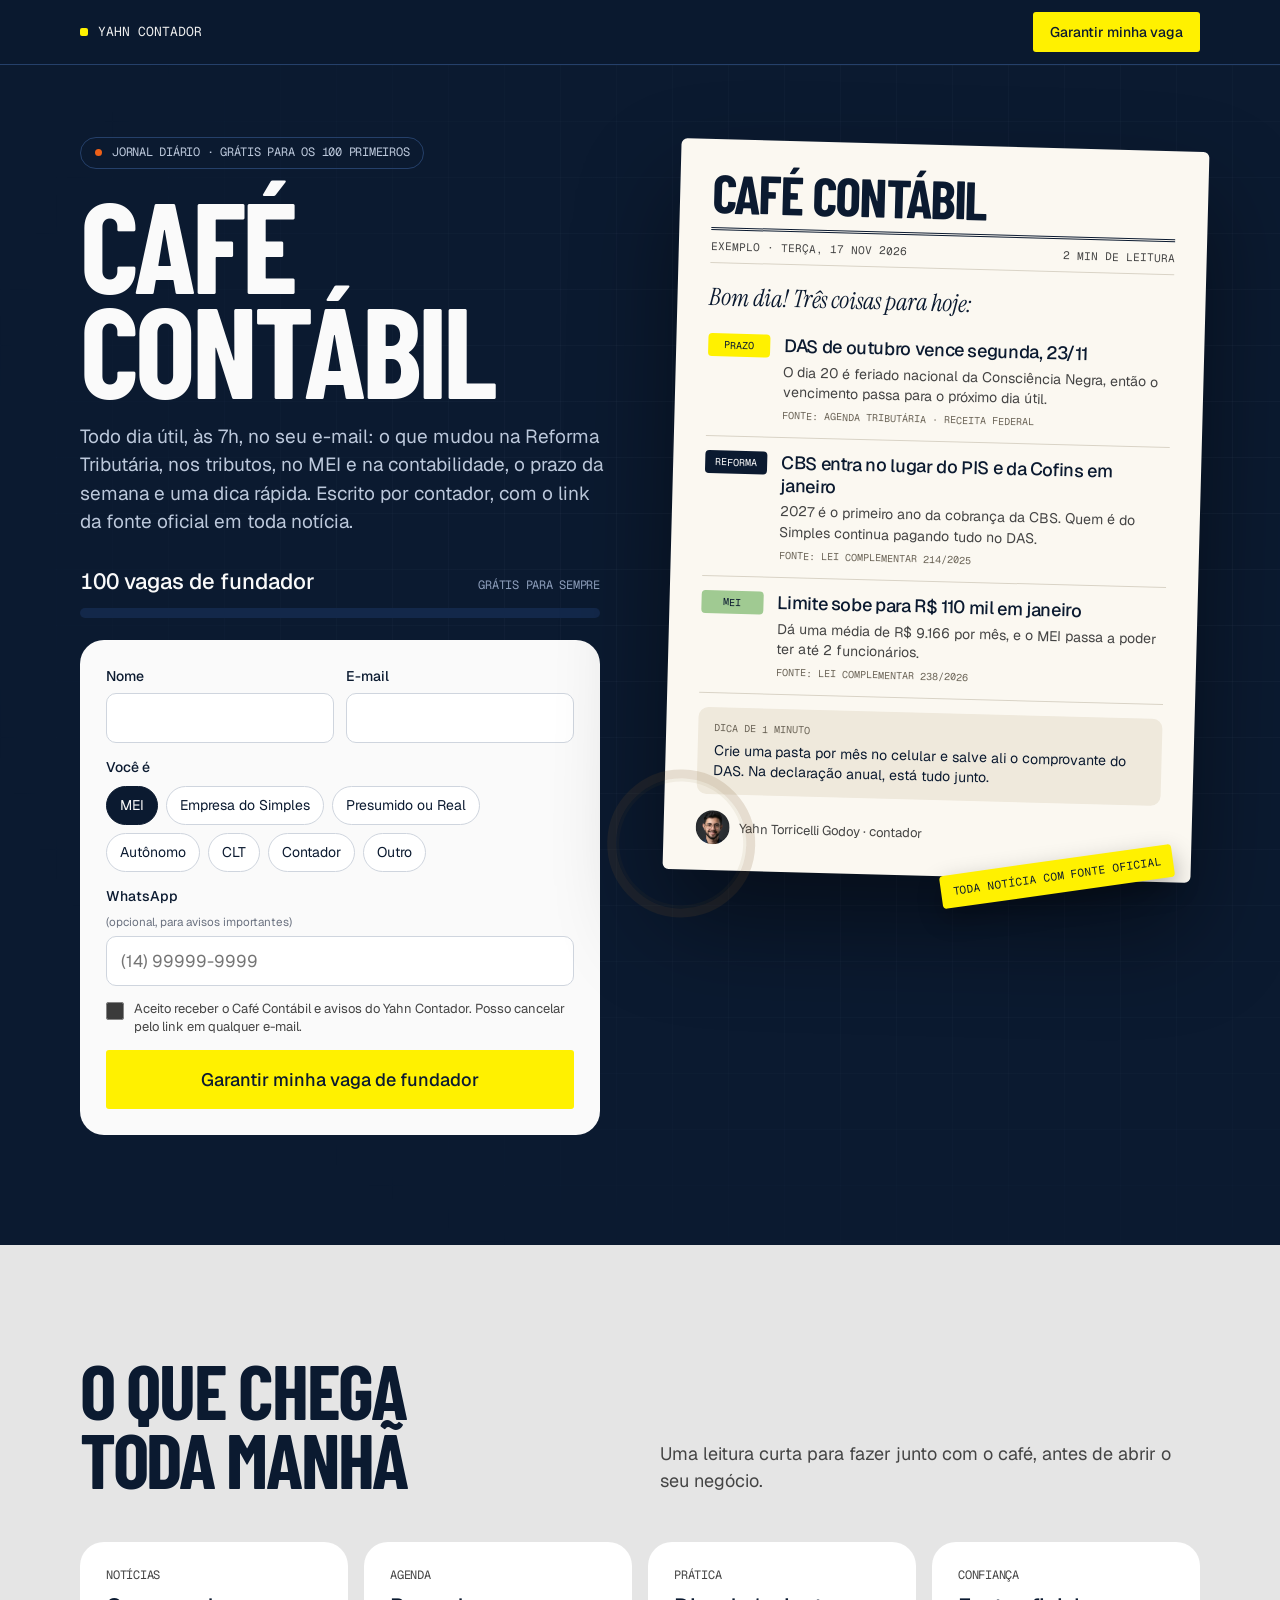
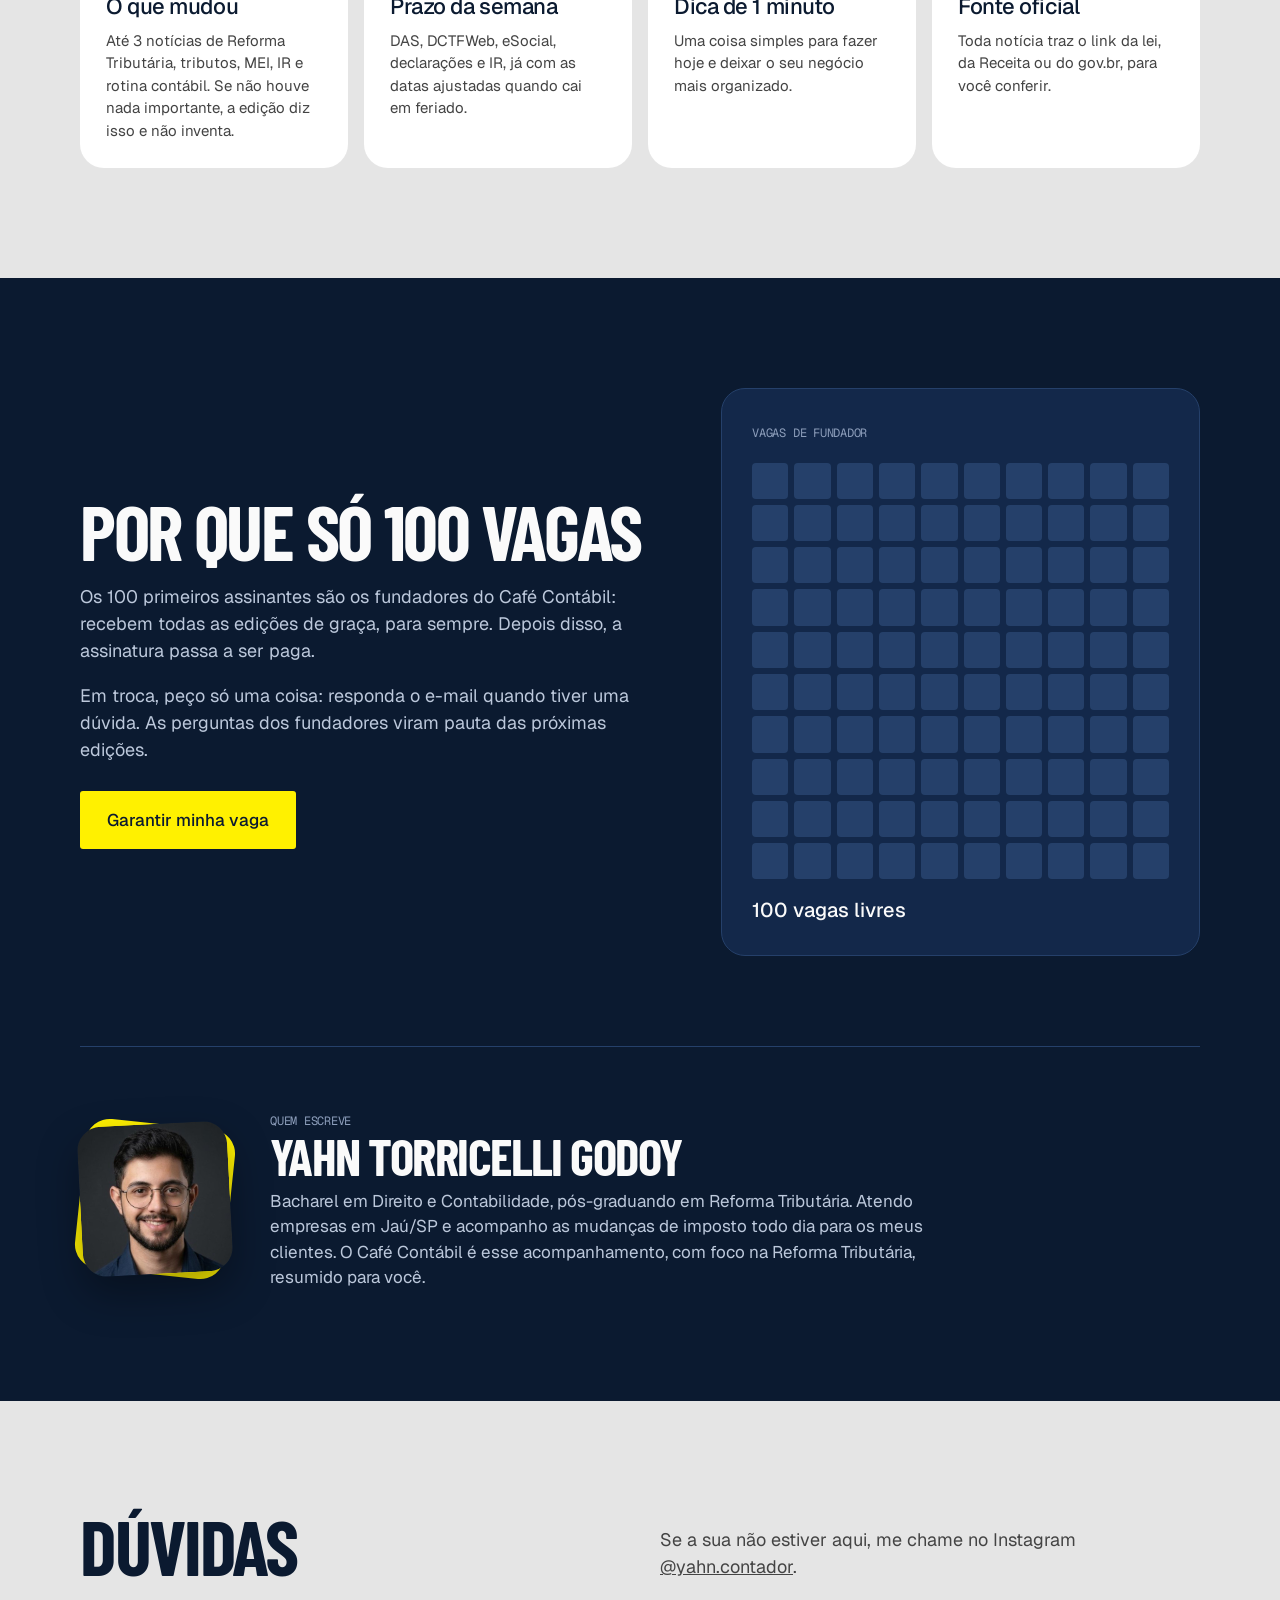
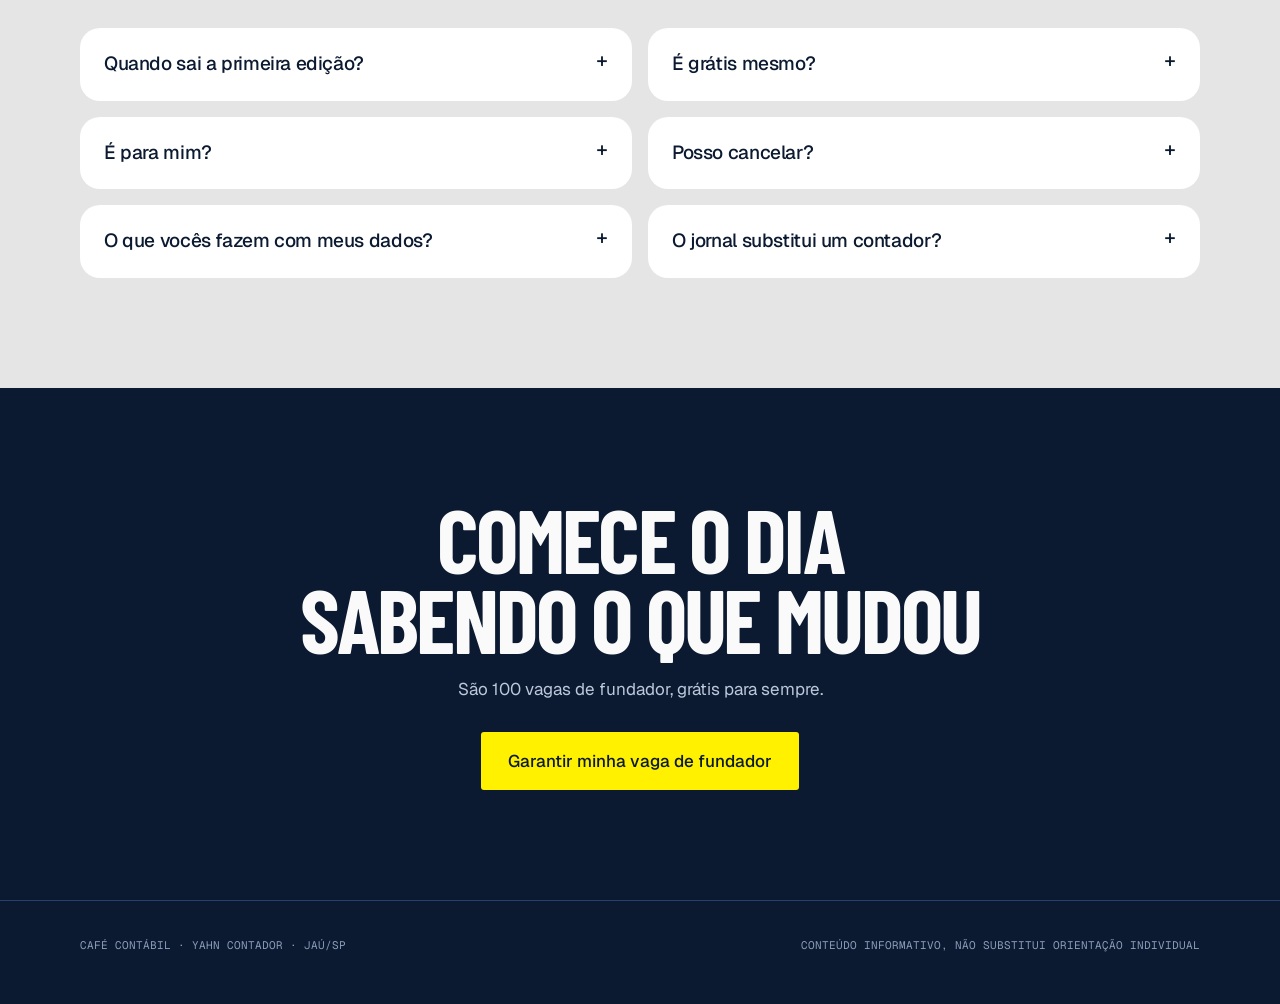
==== cafe/index.html @ 773b2624 "Corrige imagens esticadas no celular Co-Authored-By: Claude Opus 5.5 <noreply@anthropic.com> Claude-" ====
<!DOCTYPE html>
<html lang="pt-BR">
<head>
<meta charset="utf-8">
<meta name="viewport" content="width=device-width, initial-scale=1">
<title>Café Contábil · o jornal diário do Yahn Contador</title>
<meta name="description" content="Reforma Tributária, tributos, MEI e contabilidade em 2 minutos, todo dia útil às 7h. Grátis para sempre para os 100 primeiros assinantes.">
<meta name="theme-color" content="#0B1A30">
<link rel="preconnect" href="https://fonts.googleapis.com">
<link rel="preconnect" href="https://fonts.gstatic.com" crossorigin>
<link href="https://fonts.googleapis.com/css2?family=Barlow+Condensed:wght@700&family=Geist:wght@400;500&family=Geist+Mono:wght@400&family=Instrument+Serif:ital@0;1&display=swap" rel="stylesheet">
<style>
:root{
  --canvas:#0B1A30; --lift:#13284A; --stroke:#25406A; --graphite:#3A5682; --muted:#8C9DBA; --stone:#BCC8DB;
  --bone:#EEEEEE; --chalk:#FAFAFA; --light:#E5E5E5; --card:#FFFFFF; --mist:#F3F3F3; --slate:#444444;
  --act:#FFF100; --mint:#D1FFCA; --green:#A0CA92; --orange:#EE6018; --paper:#FBF8F1;
  --display:"Barlow Condensed","Arial Narrow",Impact,sans-serif;
  --body:"Geist",Inter,system-ui,-apple-system,"Segoe UI",sans-serif;
  --mono:"Geist Mono",ui-monospace,Menlo,monospace;
  --serif:"Instrument Serif",Georgia,serif;
  --ease:cubic-bezier(.4,0,.2,1);
  color-scheme:dark;
}
*{box-sizing:border-box;margin:0;padding:0}
html{scroll-behavior:smooth}
body{background:var(--canvas);color:var(--bone);font-family:var(--body);font-size:17px;line-height:1.5;-webkit-font-smoothing:antialiased}
a{color:inherit}
img{max-width:100%;height:auto;display:block}
:focus-visible{outline:2px solid var(--act);outline-offset:3px;border-radius:4px}
.wrap{width:min(1120px,100% - 40px);margin-inline:auto}
.disp{font-family:var(--display);font-weight:700;text-transform:uppercase;line-height:.9;letter-spacing:-.03em;text-wrap:balance}
.mono{font-family:var(--mono);font-size:12px;line-height:1.3;letter-spacing:-.02em;text-transform:uppercase}
.serif{font-family:var(--serif);font-style:italic;font-weight:400}
.btn{display:inline-flex;align-items:center;justify-content:center;gap:10px;font:500 17px var(--body);text-decoration:none;padding:17px 26px;border-radius:3px;border:1px solid transparent;cursor:pointer;transition:background .18s var(--ease),border-color .18s var(--ease)}
.btn-act{background:var(--act);color:var(--canvas)}
.btn-act:hover{background:#fff766}
.btn-line{border-color:var(--stroke);color:var(--bone)}
.btn-line:hover{border-color:var(--bone)}
.light{background:var(--light);color:var(--canvas)}
.band{padding:110px 0}
.pulse{width:7px;height:7px;border-radius:50%;background:var(--orange);display:inline-block;animation:pulse 2s infinite}
@keyframes pulse{0%{box-shadow:0 0 0 0 rgba(238,96,24,.6)}70%{box-shadow:0 0 0 8px rgba(238,96,24,0)}100%{box-shadow:0 0 0 0 rgba(238,96,24,0)}}

.top{position:sticky;top:0;z-index:30;background:rgba(11,26,48,.9);backdrop-filter:blur(12px);border-bottom:1px solid var(--stroke)}
.top .wrap{display:flex;justify-content:space-between;align-items:center;height:64px;gap:16px}
.word{display:flex;align-items:center;gap:10px;text-decoration:none;font-family:var(--mono);font-size:13px;text-transform:uppercase}
.word i{width:8px;height:8px;background:var(--act);border-radius:2px}
.top .btn{padding:10px 16px;font-size:14px}

/* herói */
.hero{position:relative;overflow:hidden;padding:72px 0 110px}
.hero::before{content:"";position:absolute;inset:0;pointer-events:none;background-image:linear-gradient(rgba(140,157,186,.08) 1px,transparent 1px),linear-gradient(90deg,rgba(140,157,186,.08) 1px,transparent 1px);background-size:56px 56px;-webkit-mask-image:radial-gradient(80% 70% at 75% 40%,#000,transparent);mask-image:radial-gradient(80% 70% at 75% 40%,#000,transparent)}
.hero>.wrap{position:relative}
.hero-in{display:grid;grid-template-columns:1fr 1fr;gap:64px;align-items:start}
.kick{display:inline-flex;align-items:center;gap:10px;border:1px solid var(--stroke);border-radius:999px;padding:7px 14px;color:var(--stone)}
.hero h1{font-size:clamp(76px,10vw,150px);color:var(--chalk);margin-top:22px;line-height:.82}
.news article{grid-template-columns:72px 1fr}
.hero .sub{font-size:clamp(28px,3vw,38px);color:var(--act);margin-top:12px;line-height:1.1}
.hero .lead{color:var(--stone);font-size:19px;max-width:30em;margin:22px 0 28px}

.vagas{display:grid;gap:10px;margin-bottom:22px;max-width:520px}
.vagas .row{display:flex;justify-content:space-between;align-items:baseline;gap:12px}
.vagas b{font-weight:500;font-size:22px;color:var(--chalk);font-variant-numeric:tabular-nums}
.vagas .mono{color:var(--muted)}
.bar{height:10px;border-radius:5px;background:var(--lift);overflow:hidden}
.bar i{display:block;height:100%;width:0;background:var(--act);border-radius:5px;transition:width .8s var(--ease)}

/* formulário */
.form{background:var(--chalk);color:var(--canvas);border-radius:24px;padding:26px;max-width:520px;display:grid;gap:14px}
.form label{display:grid;gap:6px;font-size:14px;font-weight:500}
.form label small{font-weight:400;color:#6b7280}
.form input[type=text],.form input[type=email],.form input[type=tel]{font:400 17px var(--body);color:var(--canvas);background:#fff;border:1px solid #cfd5de;border-radius:10px;padding:13px 14px;width:100%}
.form input:focus{outline:2px solid var(--canvas);outline-offset:1px;border-color:var(--canvas)}
.two{display:grid;grid-template-columns:1fr 1fr;gap:12px}
fieldset{border:0;display:grid;gap:8px}
legend{font-size:14px;font-weight:500;margin-bottom:8px}
.chips{display:flex;flex-wrap:wrap;gap:8px}
.chips label{display:block;cursor:pointer}
.chips input{position:absolute;opacity:0;pointer-events:none}
.chips span{display:block;font-size:14px;font-weight:400;padding:8px 13px;border:1px solid #cfd5de;border-radius:999px;background:#fff;transition:background .15s var(--ease),border-color .15s var(--ease)}
.chips input:checked+span{background:var(--canvas);color:var(--chalk);border-color:var(--canvas)}
.chips input:focus-visible+span{outline:2px solid var(--canvas);outline-offset:2px}
.form label.ok{display:flex;gap:10px;align-items:flex-start;font-weight:400;font-size:13px;color:var(--slate);line-height:1.4;cursor:pointer}
.form label.ok input{margin-top:2px;width:18px;height:18px;accent-color:var(--canvas);flex:none}
.form .btn{width:100%;font-size:18px}
.err{font-size:14px;color:#b42318}
.err:empty{display:none}
.done{display:none}
.form.sent>*{display:none}
.form.sent .done{display:block}
.done .tick{width:52px;height:52px;border-radius:50%;background:var(--green);display:grid;place-items:center;margin-bottom:14px}
.done .tick::after{content:"";width:20px;height:11px;border-left:4px solid var(--canvas);border-bottom:4px solid var(--canvas);transform:translateY(-3px) rotate(-45deg)}
.done h3{font-size:44px;margin:8px 0 10px}
.done p{color:var(--slate);font-size:16px}
.done .mono{color:var(--slate)}

/* edição de exemplo */
.ed-wrap{position:relative;padding-top:8px}
.edition{position:relative;background:var(--paper);color:var(--canvas);border-radius:6px;padding:30px 32px 26px;box-shadow:0 50px 100px rgba(0,0,0,.45);transform:rotate(1.5deg)}
.edition::after{content:"";position:absolute;left:-56px;bottom:-48px;width:130px;height:130px;border-radius:50%;border:9px solid rgba(120,82,40,.16);box-shadow:inset 0 0 0 3px rgba(120,82,40,.07);pointer-events:none}
.mast{border-bottom:3px double var(--canvas);padding-bottom:12px}
.mast .disp{font-size:54px;line-height:.85;display:block}
.mast .mono{color:var(--slate);text-align:right;font-size:11px}
.meta{display:flex;flex-wrap:wrap;gap:4px 12px;justify-content:space-between;font-family:var(--mono);font-size:11px;text-transform:uppercase;color:var(--slate);padding:8px 0;border-bottom:1px solid #d9d3c6}
.edition .hi{font-family:var(--serif);font-style:italic;font-size:24px;margin:16px 0 4px}
.news{display:grid}
.news article{padding:14px 0;border-bottom:1px solid #d9d3c6;display:grid;grid-template-columns:62px 1fr;gap:14px}
.news .tag{font-family:var(--mono);font-size:10px;text-transform:uppercase;background:var(--canvas);color:var(--chalk);border-radius:4px;padding:4px 6px;height:max-content;text-align:center}
.news .tag.y{background:var(--act);color:var(--canvas)}
.news .tag.g{background:var(--green);color:var(--canvas)}
.news h4{font-weight:500;font-size:18px;letter-spacing:-.02em;line-height:1.25}
.news p{font-size:14px;color:var(--slate);margin-top:4px;line-height:1.45}
.news .src{display:block;font-family:var(--mono);font-size:10px;text-transform:uppercase;color:#6b6457;margin-top:6px}
.tip{margin-top:14px;background:#efe9dc;border-radius:10px;padding:14px 16px;font-size:14px;line-height:1.45}
.tip b{display:block;font-family:var(--mono);font-size:10px;text-transform:uppercase;font-weight:400;color:#6b6457;margin-bottom:4px}
.sign{display:flex;align-items:center;gap:10px;margin-top:16px;font-size:13px;color:var(--slate)}
.sign img{width:34px;height:34px;border-radius:50%;object-fit:cover}
.stamp{position:absolute;right:26px;bottom:-16px;transform:rotate(-8deg);background:var(--act);color:var(--canvas);font-family:var(--mono);font-size:11px;text-transform:uppercase;padding:8px 12px;border-radius:4px;box-shadow:0 10px 24px rgba(0,0,0,.3)}

/* seções */
.head{display:grid;grid-template-columns:1fr 1fr;gap:40px;align-items:end;margin-bottom:48px}
.head h2{font-size:clamp(46px,6vw,84px)}
.head p{color:var(--slate);font-size:18px;max-width:30em}
.parts{display:grid;grid-template-columns:repeat(4,1fr);gap:16px}
.parts>div{background:var(--card);border-radius:24px;padding:26px;display:flex;flex-direction:column;gap:10px}
.parts h3{font-weight:500;font-size:22px;letter-spacing:-.02em;line-height:1.2}
.parts p{color:var(--slate);font-size:15px}
.parts .mono{color:var(--slate)}

.why{display:grid;grid-template-columns:1.1fr .9fr;gap:56px;align-items:center}
.why h2{font-size:clamp(46px,6vw,84px);color:var(--chalk)}
.why p{color:var(--stone);font-size:18px;margin-top:18px;max-width:32em}
.seat{background:var(--lift);border:1px solid var(--stroke);border-radius:24px;padding:30px}
.seat .grid{display:grid;grid-template-columns:repeat(10,1fr);gap:6px;margin:18px 0 16px}
.seat .grid i{aspect-ratio:1;border-radius:4px;background:var(--stroke)}
.seat .grid i.on{background:var(--act)}
.seat .mono{color:var(--muted)}
.seat b{font-weight:500;color:var(--chalk);font-size:20px}

.author{display:grid;grid-template-columns:auto 1fr;gap:40px;align-items:center;margin-top:90px;padding-top:60px;border-top:1px solid var(--stroke)}
.avatar{width:150px;height:150px;border-radius:24px;position:relative}
.avatar::before{content:"";position:absolute;inset:0;background:var(--act);border-radius:inherit;transform:rotate(6deg)}
.avatar img{position:relative;width:100%;height:100%;object-fit:cover;border-radius:inherit;transform:rotate(-3deg);box-shadow:0 18px 40px rgba(0,0,0,.35)}
.author h3{font-size:clamp(36px,4vw,56px);color:var(--chalk)}
.author p{color:var(--stone);margin-top:10px;max-width:40em}

.faq{display:grid;grid-template-columns:1fr 1fr;gap:16px}
details{background:var(--card);border-radius:20px;padding:22px 24px}
summary{cursor:pointer;font-weight:500;font-size:19px;letter-spacing:-.02em;list-style:none;display:flex;justify-content:space-between;gap:16px}
summary::after{content:"+";font-family:var(--mono);font-size:20px;line-height:1}
details[open] summary::after{content:"−"}
details p{color:var(--slate);margin-top:10px;font-size:16px}

.end{text-align:center}
.end h2{font-size:clamp(52px,7vw,110px);color:var(--chalk);max-width:12em;margin:0 auto}
.end p{color:var(--stone);margin:18px auto 30px;max-width:34em}

footer{border-top:1px solid var(--stroke);padding:36px 0 50px;font-family:var(--mono);font-size:11px;text-transform:uppercase;color:var(--muted)}
footer .wrap{display:flex;justify-content:space-between;flex-wrap:wrap;gap:12px}

@media (max-width:980px){.hero-in,.why,.head{grid-template-columns:1fr}.hero-in{gap:56px}.parts{grid-template-columns:1fr 1fr}.edition{transform:none}.stamp{right:16px}}
@media (max-width:640px){.band{padding:76px 0}.hero{padding:44px 0 76px}.two,.faq,.parts{grid-template-columns:1fr}.edition{padding:24px 20px}.edition::after{display:none}.mast .disp{font-size:42px}.news article{grid-template-columns:1fr;gap:8px}.news .tag{width:max-content}.author{grid-template-columns:1fr;gap:28px}.avatar{width:110px;height:110px}.top .btn{padding:9px 12px;font-size:13px}}
@media (prefers-reduced-motion:reduce){*{animation:none!important;transition:none!important;scroll-behavior:auto!important}}
</style>
</head>
<body>

<header class="top"><div class="wrap">
  <a class="word" href="https://ytorricelli-lab.github.io/hub-yahn-contador/"><i></i>Yahn Contador</a>
  <a class="btn btn-act" href="#assinar">Garantir minha vaga</a>
</div></header>

<main>
<section class="hero">
  <div class="wrap hero-in">
    <div>
      <span class="kick mono"><span class="pulse"></span>Jornal diário · grátis para os 100 primeiros</span>
      <h1 class="disp">Café<br>Contábil</h1>
      <p class="lead">Todo dia útil, às 7h, no seu e-mail: o que mudou na Reforma Tributária, nos tributos, no MEI e na contabilidade, o prazo da semana e uma dica rápida. Escrito por contador, com o link da fonte oficial em toda notícia.</p>

      <div class="vagas" aria-live="polite">
        <div class="row"><b id="v-txt">100 vagas de fundador</b><span class="mono" id="v-sub">grátis para sempre</span></div>
        <div class="bar"><i id="v-bar"></i></div>
      </div>

      <form class="form" id="assinar" novalidate>
        <div class="two">
          <label>Nome<input type="text" name="nome" autocomplete="name" required maxlength="120"></label>
          <label>E-mail<input type="email" name="email" autocomplete="email" required maxlength="160"></label>
        </div>
        <fieldset>
          <legend>Você é</legend>
          <div class="chips">
            <label><input type="radio" name="perfil" value="mei" checked><span>MEI</span></label>
            <label><input type="radio" name="perfil" value="simples"><span>Empresa do Simples</span></label>
            <label><input type="radio" name="perfil" value="empresa"><span>Presumido ou Real</span></label>
            <label><input type="radio" name="perfil" value="autonomo"><span>Autônomo</span></label>
            <label><input type="radio" name="perfil" value="clt"><span>CLT</span></label>
            <label><input type="radio" name="perfil" value="contador"><span>Contador</span></label>
            <label><input type="radio" name="perfil" value="outro"><span>Outro</span></label>
          </div>
        </fieldset>
        <label>WhatsApp <small>(opcional, para avisos importantes)</small><input type="tel" name="whatsapp" autocomplete="tel" inputmode="tel" placeholder="(14) 99999-9999" maxlength="20"></label>
        <label class="ok"><input type="checkbox" name="ok" required>Aceito receber o Café Contábil e avisos do Yahn Contador. Posso cancelar pelo link em qualquer e-mail.</label>
        <p class="err" role="alert"></p>
        <button class="btn btn-act" type="submit">Garantir minha vaga de fundador</button>
        <div class="done">
          <div class="tick"></div>
          <span class="mono" id="d-k">Vaga garantida</span>
          <h3 class="disp" id="d-t">Bem-vindo!</h3>
          <p id="d-p">A primeira edição chega no seu e-mail no dia do lançamento. Enquanto isso, me siga no Instagram para não perder nada.</p>
          <a class="btn btn-line" style="margin-top:18px;border-color:#cfd5de;color:var(--canvas)" href="https://instagram.com/yahn.contador">Seguir @yahn.contador</a>
        </div>
      </form>
    </div>

    <div class="ed-wrap" aria-label="Exemplo de uma edição do Café Contábil">
      <div class="edition">
        <div class="mast"><span class="disp">Café Contábil</span></div>
        <div class="meta"><span>Exemplo · terça, 17 nov 2026</span><span>2 min de leitura</span></div>
        <p class="hi">Bom dia! Três coisas para hoje:</p>
        <div class="news">
          <article><span class="tag y">Prazo</span><div><h4>DAS de outubro vence segunda, 23/11</h4><p>O dia 20 é feriado nacional da Consciência Negra, então o vencimento passa para o próximo dia útil.</p><span class="src">Fonte: Agenda Tributária · Receita Federal</span></div></article>
          <article><span class="tag">Reforma</span><div><h4>CBS entra no lugar do PIS e da Cofins em janeiro</h4><p>2027 é o primeiro ano da cobrança da CBS. Quem é do Simples continua pagando tudo no DAS.</p><span class="src">Fonte: Lei Complementar 214/2025</span></div></article>
          <article><span class="tag g">MEI</span><div><h4>Limite sobe para R$ 110 mil em janeiro</h4><p>Dá uma média de R$ 9.166 por mês, e o MEI passa a poder ter até 2 funcionários.</p><span class="src">Fonte: Lei Complementar 238/2026</span></div></article>
        </div>
        <div class="tip"><b>Dica de 1 minuto</b>Crie uma pasta por mês no celular e salve ali o comprovante do DAS. Na declaração anual, está tudo junto.</div>
        <div class="sign"><img src="../img/yahn.jpg" alt="" width="34" height="34">Yahn Torricelli Godoy · contador</div>
      </div>
      <span class="stamp">Toda notícia com fonte oficial</span>
    </div>
  </div>
</section>

<section class="band light">
  <div class="wrap">
    <div class="head"><h2 class="disp">O que chega toda manhã</h2><p>Uma leitura curta para fazer junto com o café, antes de abrir o seu negócio.</p></div>
    <div class="parts">
      <div><span class="mono">Notícias</span><h3>O que mudou</h3><p>Até 3 notícias de Reforma Tributária, tributos, MEI, IR e rotina contábil. Se não houve nada importante, a edição diz isso e não inventa.</p></div>
      <div><span class="mono">Agenda</span><h3>Prazo da semana</h3><p>DAS, DCTFWeb, eSocial, declarações e IR, já com as datas ajustadas quando cai em feriado.</p></div>
      <div><span class="mono">Prática</span><h3>Dica de 1 minuto</h3><p>Uma coisa simples para fazer hoje e deixar o seu negócio mais organizado.</p></div>
      <div><span class="mono">Confiança</span><h3>Fonte oficial</h3><p>Toda notícia traz o link da lei, da Receita ou do gov.br, para você conferir.</p></div>
    </div>
  </div>
</section>

<section class="band">
  <div class="wrap">
    <div class="why">
      <div>
        <h2 class="disp">Por que só 100 vagas</h2>
        <p>Os 100 primeiros assinantes são os fundadores do Café Contábil: recebem todas as edições de graça, para sempre. Depois disso, a assinatura passa a ser paga.</p>
        <p>Em troca, peço só uma coisa: responda o e-mail quando tiver uma dúvida. As perguntas dos fundadores viram pauta das próximas edições.</p>
        <a class="btn btn-act" href="#assinar" style="margin-top:28px">Garantir minha vaga</a>
      </div>
      <div class="seat" aria-hidden="true">
        <span class="mono">Vagas de fundador</span>
        <div class="grid" id="seats"></div>
        <b id="s-txt">100 vagas livres</b>
      </div>
    </div>

    <div class="author">
      <div class="avatar"><img src="../img/yahn.jpg" alt="Yahn Torricelli Godoy" width="400" height="400" loading="lazy"></div>
      <div>
        <span class="mono" style="color:var(--muted)">Quem escreve</span>
        <h3 class="disp">Yahn Torricelli Godoy</h3>
        <p>Bacharel em Direito e Contabilidade, pós-graduando em Reforma Tributária. Atendo empresas em Jaú/SP e acompanho as mudanças de imposto todo dia para os meus clientes. O Café Contábil é esse acompanhamento, com foco na Reforma Tributária, resumido para você.</p>
      </div>
    </div>
  </div>
</section>

<section class="band light">
  <div class="wrap">
    <div class="head"><h2 class="disp">Dúvidas</h2><p>Se a sua não estiver aqui, me chame no Instagram <a href="https://instagram.com/yahn.contador">@yahn.contador</a>.</p></div>
    <div class="faq">
      <details><summary>Quando sai a primeira edição?</summary><p>Em breve. Você recebe um e-mail no dia do lançamento, e a partir daí o Café Contábil chega todo dia útil às 7h.</p></details>
      <details><summary>É grátis mesmo?</summary><p>Para os 100 primeiros, sim, e para sempre. Quem entrar depois vai pagar uma assinatura, que ainda vou anunciar.</p></details>
      <details><summary>É para mim?</summary><p>É para quem tem empresa ou é MEI, para autônomos, para quem trabalha com contabilidade e para quem quer acompanhar a Reforma Tributária sem juridiquês.</p></details>
      <details><summary>Posso cancelar?</summary><p>Pode, a qualquer momento. Todo e-mail tem um link para cancelar com um clique.</p></details>
      <details><summary>O que vocês fazem com meus dados?</summary><p>Uso só para enviar o Café Contábil e avisos do Yahn Contador. Não vendo nem compartilho com ninguém.</p></details>
      <details><summary>O jornal substitui um contador?</summary><p>Não. Ele te mantém informado. Para decidir algo do seu caso, fale com o seu contador ou com o meu escritório.</p></details>
    </div>
  </div>
</section>

<section class="band end">
  <div class="wrap">
    <h2 class="disp">Comece o dia sabendo o que mudou</h2>
    <p id="end-p">São 100 vagas de fundador, grátis para sempre.</p>
    <a class="btn btn-act" href="#assinar">Garantir minha vaga de fundador</a>
  </div>
</section>
</main>

<footer><div class="wrap"><span>Café Contábil · Yahn Contador · Jaú/SP</span><span>Conteúdo informativo, não substitui orientação individual</span></div></footer>

<script>
(() => {
  const SB = "https://vpmxaxnloaoqaxdmmoid.supabase.co", KEY = "sb_publishable_RhlWZVrxRY2WzayVLIiQFg_O92cxIBR";
  const H = { apikey: KEY, "Content-Type": "application/json" };
  const f = document.getElementById("assinar"), err = f.querySelector(".err"), go = f.querySelector("button[type=submit]");
  const seats = document.getElementById("seats");
  seats.innerHTML = "<i></i>".repeat(100);

  function paint(v){
    const used = 100 - v;
    document.getElementById("v-bar").style.width = Math.max(used, 1) + "%";
    seats.querySelectorAll("i").forEach((el, i) => el.classList.toggle("on", i < used));
    if (v > 0) {
      document.getElementById("v-txt").textContent = `Restam ${v} de 100 vagas`;
      document.getElementById("s-txt").textContent = used ? `${used} fundadores · ${v} vagas livres` : "100 vagas livres";
      document.getElementById("end-p").textContent = `Restam ${v} das 100 vagas de fundador, grátis para sempre.`;
    } else {
      document.getElementById("v-txt").textContent = "Vagas de fundador esgotadas";
      document.getElementById("v-sub").textContent = "entre na lista";
      document.getElementById("s-txt").textContent = "As 100 vagas foram preenchidas";
      document.getElementById("end-p").textContent = "As vagas de fundador acabaram. Entre na lista para o lançamento da assinatura.";
      go.textContent = "Entrar na lista";
    }
  }
  async function vagas(){
    try { const r = await fetch(`${SB}/rest/v1/rpc/cafe_vagas`, { method: "POST", headers: H, body: "{}" }); if (!r.ok) throw 0; const v = await r.json(); paint(v); return v; }
    catch (_) { return null; }
  }
  vagas();

  f.whatsapp.addEventListener("input", () => {
    const n = f.whatsapp.value.replace(/\D/g, "").slice(0, 11);
    f.whatsapp.value = n.length > 6 ? `(${n.slice(0,2)}) ${n.slice(2, n.length-4)}-${n.slice(-4)}` : n.length > 2 ? `(${n.slice(0,2)}) ${n.slice(2)}` : n;
  });

  f.addEventListener("submit", async e => {
    e.preventDefault(); err.textContent = "";
    const nome = f.nome.value.trim(), email = f.email.value.trim().toLowerCase(), tel = f.whatsapp.value.replace(/\D/g, ""), perfil = (f.querySelector("input[name=perfil]:checked") || {}).value || null;
    if (nome.length < 2) { err.textContent = "Escreva seu nome."; f.nome.focus(); return; }
    if (!/^[^\s@]+@[^\s@]+\.[^\s@]+$/.test(email)) { err.textContent = "Confira o seu e-mail: é por ele que o jornal chega."; f.email.focus(); return; }
    if (tel && tel.length < 10) { err.textContent = "Confira o WhatsApp com DDD ou deixe em branco."; f.whatsapp.focus(); return; }
    if (!f.ok.checked) { err.textContent = "Marque a caixa para eu poder te enviar o jornal."; return; }
    const label = go.textContent; go.disabled = true; go.textContent = "Salvando...";
    try {
      const before = await vagas();
      const r = await fetch(`${SB}/rest/v1/cafe_assinantes`, { method: "POST", headers: { ...H, Prefer: "return=minimal" },
        body: JSON.stringify({ nome, email, whatsapp: tel || null, perfil, origem: new URLSearchParams(location.search).get("origem") || "pagina-cafe" }) });
      if (r.status === 409) { err.textContent = "Esse e-mail já está inscrito. Você não precisa fazer mais nada."; return; }
      if (!r.ok) throw new Error(r.status);
      const after = await vagas();
      const primeiro = nome.split(" ")[0];
      if (before === 0) {
        document.getElementById("d-k").textContent = "Você está na lista";
        document.getElementById("d-t").textContent = `Anotado, ${primeiro}!`;
        document.getElementById("d-p").textContent = "As vagas de fundador acabaram, mas você vai receber o aviso do lançamento da assinatura em primeira mão.";
      } else {
        const n = after != null ? 100 - after : null;
        document.getElementById("d-k").textContent = n ? `Fundador nº ${n}` : "Vaga de fundador garantida";
        document.getElementById("d-t").textContent = `Bem-vindo, ${primeiro}!`;
      }
      f.classList.add("sent");
      f.scrollIntoView({ block: "center" });
    } catch (_) {
      err.innerHTML = 'Não consegui salvar agora. Tente de novo em instantes ou <a href="https://instagram.com/yahn.contador">me chame no Instagram</a>.';
    } finally { go.disabled = false; go.textContent = label; }
  });
})();
</script>
</body>
</html>
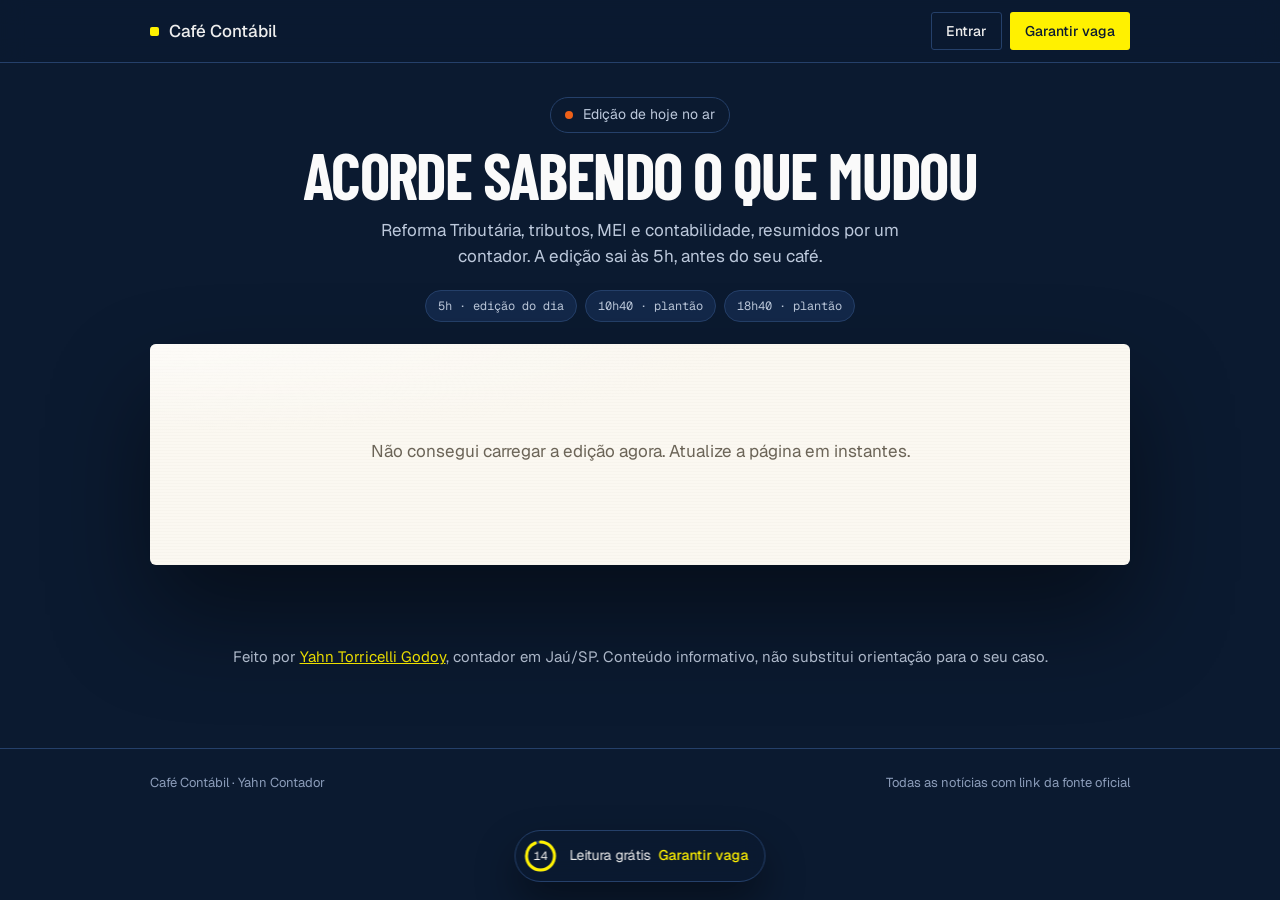
==== commit ef9d206c: "Transforma o Café Contábil em jornal com leitura grátis de 15 segundos A edição do dia aparece na ho" ====
--- a/cafe/index.html
+++ b/cafe/index.html
@@ -3,365 +3,389 @@
 <head>
 <meta charset="utf-8">
 <meta name="viewport" content="width=device-width, initial-scale=1">
-<title>Café Contábil · o jornal diário do Yahn Contador</title>
-<meta name="description" content="Reforma Tributária, tributos, MEI e contabilidade em 2 minutos, todo dia útil às 7h. Grátis para sempre para os 100 primeiros assinantes.">
+<title>Café Contábil · acorde sabendo o que mudou nos impostos</title>
+<meta name="description" content="O jornal diário do Yahn Contador: Reforma Tributária, tributos, MEI e contabilidade. Edição nova todo dia às 5h, com plantão às 10h40 e 18h40. Grátis para os 100 fundadores.">
 <meta name="theme-color" content="#0B1A30">
 <link rel="preconnect" href="https://fonts.googleapis.com">
 <link rel="preconnect" href="https://fonts.gstatic.com" crossorigin>
 <link href="https://fonts.googleapis.com/css2?family=Barlow+Condensed:wght@700&family=Geist:wght@400;500&family=Geist+Mono:wght@400&family=Instrument+Serif:ital@0;1&display=swap" rel="stylesheet">
 <style>
 :root{
-  --canvas:#0B1A30; --lift:#13284A; --stroke:#25406A; --graphite:#3A5682; --muted:#8C9DBA; --stone:#BCC8DB;
-  --bone:#EEEEEE; --chalk:#FAFAFA; --light:#E5E5E5; --card:#FFFFFF; --mist:#F3F3F3; --slate:#444444;
-  --act:#FFF100; --mint:#D1FFCA; --green:#A0CA92; --orange:#EE6018; --paper:#FBF8F1;
+  --canvas:#0B1A30; --lift:#13284A; --stroke:#25406A; --muted:#8C9DBA; --stone:#BCC8DB; --bone:#EEEEEE; --chalk:#FAFAFA;
+  --paper:#FBF8F1; --paper2:#F2ECDF; --ink:#0B1A30; --rule:#D9D2C3; --sepia:#6B6457; --slate:#4A4F57;
+  --act:#FFF100; --mint:#D1FFCA; --green:#A0CA92; --orange:#EE6018;
   --display:"Barlow Condensed","Arial Narrow",Impact,sans-serif;
   --body:"Geist",Inter,system-ui,-apple-system,"Segoe UI",sans-serif;
   --mono:"Geist Mono",ui-monospace,Menlo,monospace;
   --serif:"Instrument Serif",Georgia,serif;
-  --ease:cubic-bezier(.4,0,.2,1);
-  color-scheme:dark;
+  --ease:cubic-bezier(.2,.7,.2,1); --spring:cubic-bezier(.34,1.56,.64,1);
 }
 *{box-sizing:border-box;margin:0;padding:0}
 html{scroll-behavior:smooth}
-body{background:var(--canvas);color:var(--bone);font-family:var(--body);font-size:17px;line-height:1.5;-webkit-font-smoothing:antialiased}
+body{background:var(--canvas);color:var(--bone);font-family:var(--body);font-size:17px;line-height:1.55;-webkit-font-smoothing:antialiased}
 a{color:inherit}
 img{max-width:100%;height:auto;display:block}
 :focus-visible{outline:2px solid var(--act);outline-offset:3px;border-radius:4px}
-.wrap{width:min(1120px,100% - 40px);margin-inline:auto}
-.disp{font-family:var(--display);font-weight:700;text-transform:uppercase;line-height:.9;letter-spacing:-.03em;text-wrap:balance}
-.mono{font-family:var(--mono);font-size:12px;line-height:1.3;letter-spacing:-.02em;text-transform:uppercase}
-.serif{font-family:var(--serif);font-style:italic;font-weight:400}
-.btn{display:inline-flex;align-items:center;justify-content:center;gap:10px;font:500 17px var(--body);text-decoration:none;padding:17px 26px;border-radius:3px;border:1px solid transparent;cursor:pointer;transition:background .18s var(--ease),border-color .18s var(--ease)}
-.btn-act{background:var(--act);color:var(--canvas)}
+.wrap{width:min(980px,100% - 40px);margin-inline:auto}
+.disp{font-family:var(--display);font-weight:700;text-transform:uppercase;line-height:.88;letter-spacing:-.025em}
+.mono{font-family:var(--mono);font-size:12px;letter-spacing:-.01em}
+.btn{display:inline-flex;align-items:center;justify-content:center;gap:10px;font:500 16px var(--body);text-decoration:none;padding:15px 22px;border-radius:3px;border:1px solid transparent;cursor:pointer;transition:background .2s var(--ease),border-color .2s var(--ease)}
+.btn-act{background:var(--act);color:var(--ink)}
 .btn-act:hover{background:#fff766}
-.btn-line{border-color:var(--stroke);color:var(--bone)}
+.btn-line{border-color:var(--stroke);color:var(--bone);background:transparent}
 .btn-line:hover{border-color:var(--bone)}
-.light{background:var(--light);color:var(--canvas)}
-.band{padding:110px 0}
-.pulse{width:7px;height:7px;border-radius:50%;background:var(--orange);display:inline-block;animation:pulse 2s infinite}
-@keyframes pulse{0%{box-shadow:0 0 0 0 rgba(238,96,24,.6)}70%{box-shadow:0 0 0 8px rgba(238,96,24,0)}100%{box-shadow:0 0 0 0 rgba(238,96,24,0)}}
-
-.top{position:sticky;top:0;z-index:30;background:rgba(11,26,48,.9);backdrop-filter:blur(12px);border-bottom:1px solid var(--stroke)}
-.top .wrap{display:flex;justify-content:space-between;align-items:center;height:64px;gap:16px}
-.word{display:flex;align-items:center;gap:10px;text-decoration:none;font-family:var(--mono);font-size:13px;text-transform:uppercase}
-.word i{width:8px;height:8px;background:var(--act);border-radius:2px}
-.top .btn{padding:10px 16px;font-size:14px}
-
-/* herói */
-.hero{position:relative;overflow:hidden;padding:72px 0 110px}
-.hero::before{content:"";position:absolute;inset:0;pointer-events:none;background-image:linear-gradient(rgba(140,157,186,.08) 1px,transparent 1px),linear-gradient(90deg,rgba(140,157,186,.08) 1px,transparent 1px);background-size:56px 56px;-webkit-mask-image:radial-gradient(80% 70% at 75% 40%,#000,transparent);mask-image:radial-gradient(80% 70% at 75% 40%,#000,transparent)}
-.hero>.wrap{position:relative}
-.hero-in{display:grid;grid-template-columns:1fr 1fr;gap:64px;align-items:start}
-.kick{display:inline-flex;align-items:center;gap:10px;border:1px solid var(--stroke);border-radius:999px;padding:7px 14px;color:var(--stone)}
-.hero h1{font-size:clamp(76px,10vw,150px);color:var(--chalk);margin-top:22px;line-height:.82}
-.news article{grid-template-columns:72px 1fr}
-.hero .sub{font-size:clamp(28px,3vw,38px);color:var(--act);margin-top:12px;line-height:1.1}
-.hero .lead{color:var(--stone);font-size:19px;max-width:30em;margin:22px 0 28px}
-
-.vagas{display:grid;gap:10px;margin-bottom:22px;max-width:520px}
-.vagas .row{display:flex;justify-content:space-between;align-items:baseline;gap:12px}
-.vagas b{font-weight:500;font-size:22px;color:var(--chalk);font-variant-numeric:tabular-nums}
-.vagas .mono{color:var(--muted)}
-.bar{height:10px;border-radius:5px;background:var(--lift);overflow:hidden}
-.bar i{display:block;height:100%;width:0;background:var(--act);border-radius:5px;transition:width .8s var(--ease)}
-
-/* formulário */
-.form{background:var(--chalk);color:var(--canvas);border-radius:24px;padding:26px;max-width:520px;display:grid;gap:14px}
-.form label{display:grid;gap:6px;font-size:14px;font-weight:500}
-.form label small{font-weight:400;color:#6b7280}
-.form input[type=text],.form input[type=email],.form input[type=tel]{font:400 17px var(--body);color:var(--canvas);background:#fff;border:1px solid #cfd5de;border-radius:10px;padding:13px 14px;width:100%}
-.form input:focus{outline:2px solid var(--canvas);outline-offset:1px;border-color:var(--canvas)}
-.two{display:grid;grid-template-columns:1fr 1fr;gap:12px}
-fieldset{border:0;display:grid;gap:8px}
-legend{font-size:14px;font-weight:500;margin-bottom:8px}
-.chips{display:flex;flex-wrap:wrap;gap:8px}
+
+/* topo */
+.top{position:sticky;top:0;z-index:30;background:rgba(11,26,48,.88);backdrop-filter:blur(12px);border-bottom:1px solid var(--stroke)}
+.top .wrap{display:flex;align-items:center;justify-content:space-between;height:62px;gap:14px}
+.brand{display:flex;align-items:center;gap:10px;text-decoration:none;font-weight:500}
+.brand i{width:9px;height:9px;border-radius:2px;background:var(--act)}
+.top .acts{display:flex;gap:8px;align-items:center}
+.top .btn{padding:9px 14px;font-size:14px}
+.who-in{font-size:14px;color:var(--stone)}
+
+/* chamada */
+.intro{padding:34px 0 22px;text-align:center}
+.intro .live{display:inline-flex;align-items:center;gap:10px;color:var(--stone);font-size:14px;border:1px solid var(--stroke);border-radius:999px;padding:6px 14px}
+.intro .live i{width:8px;height:8px;border-radius:50%;background:var(--orange);animation:pulse 2s infinite}
+@keyframes pulse{0%{box-shadow:0 0 0 0 rgba(238,96,24,.6)}70%{box-shadow:0 0 0 9px rgba(238,96,24,0)}100%{box-shadow:0 0 0 0 rgba(238,96,24,0)}}
+.intro h1{font-size:clamp(40px,5vw,64px);color:var(--chalk);margin-top:14px}
+.intro p{color:var(--stone);max-width:34em;margin:14px auto 0}
+.times{display:flex;justify-content:center;gap:8px;margin-top:20px;flex-wrap:wrap}
+.times span{font-family:var(--mono);font-size:12px;border-radius:999px;padding:6px 12px;background:var(--lift);color:var(--stone);border:1px solid var(--stroke)}
+.times span.on{background:var(--act);color:var(--ink);border-color:var(--act)}
+
+/* jornal */
+.paper{position:relative;background:var(--paper);color:var(--ink);border-radius:6px;padding:34px 54px 40px;box-shadow:0 50px 100px rgba(0,0,0,.45);margin-bottom:70px;transition:filter .6s var(--ease)}
+.paper>*{position:relative;z-index:1}
+.paper::before{content:"";position:absolute;inset:0;z-index:0;border-radius:inherit;pointer-events:none;background:radial-gradient(120% 80% at 0 0,rgba(255,255,255,.5),transparent 50%),repeating-linear-gradient(0deg,rgba(107,100,87,.025) 0 1px,transparent 1px 3px)}
+.mast{text-align:center;border-bottom:4px double var(--ink);padding-bottom:16px}
+.mast .disp{font-size:clamp(48px,6vw,76px);line-height:.85;letter-spacing:-.02em}
+.mast .tag{font-family:var(--serif);font-style:italic;font-size:20px;color:var(--sepia);margin-top:8px}
+.meta{display:flex;justify-content:space-between;flex-wrap:wrap;gap:6px 16px;font-family:var(--mono);font-size:11px;text-transform:uppercase;color:var(--sepia);padding:10px 0;border-bottom:1px solid var(--rule)}
+.lead{display:grid;grid-template-columns:1.25fr .75fr;gap:34px;padding:28px 0 8px;border-bottom:1px solid var(--rule)}
+.lead h2{font-family:var(--serif);font-weight:400;font-size:clamp(34px,4.4vw,54px);line-height:1.02;letter-spacing:-.01em}
+.lead .open{font-size:17px;color:#2b3340;line-height:1.55}
+.lead .sig{display:flex;align-items:center;gap:10px;margin-top:16px;font-size:13px;color:var(--sepia)}
+.lead .sig img{width:36px;height:36px;border-radius:50%;object-fit:cover}
+
+.plant{margin:22px 0 4px;border:1.5px solid var(--ink);border-radius:10px;overflow:hidden}
+.plant h3{display:flex;align-items:center;gap:10px;background:var(--ink);color:var(--chalk);font-family:var(--mono);font-size:12px;font-weight:400;text-transform:uppercase;padding:9px 14px}
+.plant h3 i{width:7px;height:7px;border-radius:50%;background:var(--orange)}
+.plant article{padding:14px 16px;border-top:1px solid var(--rule)}
+.plant article:first-of-type{border-top:0}
+
+.items{display:grid;grid-template-columns:repeat(3,1fr);gap:0}
+.items article{padding:22px 22px 24px 0;border-right:1px solid var(--rule);margin-right:22px}
+.items article:last-child{border-right:0;margin-right:0;padding-right:0}
+.it-tag{display:inline-block;font-family:var(--mono);font-size:10px;text-transform:uppercase;border-radius:4px;padding:3px 7px;background:var(--ink);color:var(--chalk)}
+.it-tag.Prazo{background:var(--act);color:var(--ink)}
+.it-tag.MEI{background:var(--green);color:var(--ink)}
+.it-tag.IR{background:#DCE5FF;color:var(--ink)}
+.items h4,.plant h4{font-weight:500;font-size:19px;letter-spacing:-.02em;line-height:1.22;margin:10px 0 8px}
+.items p,.plant p{font-size:15px;color:#2b3340;line-height:1.55}
+.src{display:inline-flex;gap:6px;margin-top:10px;font-family:var(--mono);font-size:10.5px;text-transform:uppercase;color:var(--sepia);text-decoration:underline;text-underline-offset:3px;text-decoration-color:var(--rule)}
+.src:hover{color:var(--ink)}
+
+.below{display:grid;grid-template-columns:1fr 1fr;gap:22px;padding-top:24px;border-top:1px solid var(--rule)}
+.box{background:var(--paper2);border-radius:12px;padding:18px 20px}
+.box h5{font-family:var(--mono);font-size:11px;font-weight:400;text-transform:uppercase;color:var(--sepia);margin-bottom:10px}
+.pz{display:grid;gap:8px}
+.pz div{display:grid;grid-template-columns:56px 1fr;gap:12px;font-size:15px;line-height:1.35}
+.pz b{font-family:var(--display);font-size:22px;line-height:1}
+.box p{font-size:15px;line-height:1.55}
+.foot{display:flex;justify-content:space-between;gap:12px;flex-wrap:wrap;font-family:var(--mono);font-size:10.5px;text-transform:uppercase;color:var(--sepia);margin-top:26px;padding-top:12px;border-top:1px solid var(--rule)}
+
+.empty{text-align:center;padding:60px 0;color:var(--sepia)}
+
+/* arquivo */
+.arch{margin-bottom:80px}
+.arch h3{font-size:clamp(36px,5vw,56px);color:var(--chalk);margin-bottom:18px}
+.arch ul{list-style:none;display:grid;gap:10px}
+.arch li button{width:100%;text-align:left;display:grid;grid-template-columns:130px 1fr auto;gap:16px;align-items:center;background:var(--lift);border:1px solid var(--stroke);border-radius:14px;padding:16px 18px;color:var(--bone);font:inherit;cursor:pointer;transition:border-color .2s}
+.arch li button:hover{border-color:var(--stone)}
+.arch li .mono{color:var(--muted)}
+
+/* cronômetro */
+.timer{position:fixed;left:50%;bottom:18px;z-index:40;transform:translate(-50%,140%);display:flex;align-items:center;gap:12px;background:rgba(11,26,48,.94);backdrop-filter:blur(10px);border:1px solid var(--stroke);border-radius:999px;padding:8px 16px 8px 8px;color:var(--bone);font-size:14px;box-shadow:0 20px 40px rgba(0,0,0,.4);transition:transform .5s var(--spring);white-space:nowrap}
+.timer.on{transform:translate(-50%,0)}
+.ring{position:relative;width:34px;height:34px}
+.ring svg{width:34px;height:34px;transform:rotate(-90deg)}
+.ring circle{fill:none;stroke-width:3}
+.ring .bg{stroke:var(--stroke)}.ring .fg{stroke:var(--act);stroke-linecap:round;transition:stroke-dashoffset 1s linear}
+.ring b{position:absolute;inset:0;display:grid;place-items:center;font-family:var(--mono);font-size:12px;font-weight:400}
+.timer a{color:var(--act);text-decoration:none;font-weight:500;margin-left:4px}
+
+/* portão */
+body.gated .paper,body.gated .arch{filter:blur(7px) saturate(.8);pointer-events:none;user-select:none}
+.gate{position:fixed;inset:0;z-index:60;display:none;place-items:center;padding:16px;background:rgba(5,12,24,.55);backdrop-filter:blur(2px)}
+body.gated .gate{display:grid}
+.card{width:min(480px,100%);max-height:calc(100svh - 32px);overflow:auto;background:var(--chalk);color:var(--ink);border-radius:24px;padding:28px 26px 24px;box-shadow:0 50px 100px rgba(0,0,0,.5);animation:pop .5s var(--spring)}
+@keyframes pop{from{opacity:0;transform:translateY(20px) scale(.97)}}
+.card .k{font-family:var(--mono);font-size:12px;color:var(--slate)}
+.card h3{font-size:42px;margin:8px 0 8px}
+.card>p{color:var(--slate);font-size:15px;margin-bottom:16px}
+.seats{background:var(--ink);color:var(--chalk);border-radius:14px;padding:14px 16px;margin-bottom:16px}
+.seats .row{display:flex;justify-content:space-between;align-items:baseline;gap:10px}
+.seats b{font-weight:500;font-size:18px}
+.seats .mono{color:var(--muted)}
+.seats .bar{height:8px;border-radius:4px;background:var(--lift);margin-top:10px;overflow:hidden}
+.seats .bar i{display:block;height:100%;width:1%;background:var(--act);border-radius:4px;transition:width .8s var(--ease)}
+.tabs{display:grid;grid-template-columns:1fr 1fr;background:#E9EAEE;border-radius:12px;padding:4px;margin-bottom:16px}
+.tabs[hidden]{display:none}
+.tabs button{font:500 14px var(--body);border:0;background:transparent;border-radius:9px;padding:10px;cursor:pointer;color:var(--slate)}
+.tabs button.on{background:#fff;color:var(--ink);box-shadow:0 1px 3px rgba(0,0,0,.08)}
+form{display:grid;gap:12px}
+form[hidden]{display:none}
+label{display:grid;gap:6px;font-size:14px;font-weight:500}
+input[type=text],input[type=email],input[type=tel]{font:400 17px var(--body);color:var(--ink);background:#fff;border:1px solid #cfd5de;border-radius:10px;padding:12px 14px;width:100%}
+input:focus{outline:2px solid var(--ink);outline-offset:1px;border-color:var(--ink)}
+.two{display:grid;grid-template-columns:1fr 1fr;gap:10px}
+.chips{display:flex;flex-wrap:wrap;gap:6px}
 .chips label{display:block;cursor:pointer}
 .chips input{position:absolute;opacity:0;pointer-events:none}
-.chips span{display:block;font-size:14px;font-weight:400;padding:8px 13px;border:1px solid #cfd5de;border-radius:999px;background:#fff;transition:background .15s var(--ease),border-color .15s var(--ease)}
-.chips input:checked+span{background:var(--canvas);color:var(--chalk);border-color:var(--canvas)}
-.chips input:focus-visible+span{outline:2px solid var(--canvas);outline-offset:2px}
-.form label.ok{display:flex;gap:10px;align-items:flex-start;font-weight:400;font-size:13px;color:var(--slate);line-height:1.4;cursor:pointer}
-.form label.ok input{margin-top:2px;width:18px;height:18px;accent-color:var(--canvas);flex:none}
-.form .btn{width:100%;font-size:18px}
+.chips span{display:block;font-size:13px;font-weight:400;padding:7px 11px;border:1px solid #cfd5de;border-radius:999px;background:#fff}
+.chips input:checked+span{background:var(--ink);color:var(--chalk);border-color:var(--ink)}
+.chips input:focus-visible+span{outline:2px solid var(--ink);outline-offset:2px}
+label.ok{display:flex;gap:10px;align-items:flex-start;font-weight:400;font-size:12.5px;color:var(--slate);line-height:1.4;cursor:pointer}
+label.ok input{margin-top:2px;width:17px;height:17px;accent-color:var(--ink);flex:none}
+form .btn{width:100%;font-size:17px}
 .err{font-size:14px;color:#b42318}
 .err:empty{display:none}
-.done{display:none}
-.form.sent>*{display:none}
-.form.sent .done{display:block}
-.done .tick{width:52px;height:52px;border-radius:50%;background:var(--green);display:grid;place-items:center;margin-bottom:14px}
-.done .tick::after{content:"";width:20px;height:11px;border-left:4px solid var(--canvas);border-bottom:4px solid var(--canvas);transform:translateY(-3px) rotate(-45deg)}
-.done h3{font-size:44px;margin:8px 0 10px}
-.done p{color:var(--slate);font-size:16px}
-.done .mono{color:var(--slate)}
-
-/* edição de exemplo */
-.ed-wrap{position:relative;padding-top:8px}
-.edition{position:relative;background:var(--paper);color:var(--canvas);border-radius:6px;padding:30px 32px 26px;box-shadow:0 50px 100px rgba(0,0,0,.45);transform:rotate(1.5deg)}
-.edition::after{content:"";position:absolute;left:-56px;bottom:-48px;width:130px;height:130px;border-radius:50%;border:9px solid rgba(120,82,40,.16);box-shadow:inset 0 0 0 3px rgba(120,82,40,.07);pointer-events:none}
-.mast{border-bottom:3px double var(--canvas);padding-bottom:12px}
-.mast .disp{font-size:54px;line-height:.85;display:block}
-.mast .mono{color:var(--slate);text-align:right;font-size:11px}
-.meta{display:flex;flex-wrap:wrap;gap:4px 12px;justify-content:space-between;font-family:var(--mono);font-size:11px;text-transform:uppercase;color:var(--slate);padding:8px 0;border-bottom:1px solid #d9d3c6}
-.edition .hi{font-family:var(--serif);font-style:italic;font-size:24px;margin:16px 0 4px}
-.news{display:grid}
-.news article{padding:14px 0;border-bottom:1px solid #d9d3c6;display:grid;grid-template-columns:62px 1fr;gap:14px}
-.news .tag{font-family:var(--mono);font-size:10px;text-transform:uppercase;background:var(--canvas);color:var(--chalk);border-radius:4px;padding:4px 6px;height:max-content;text-align:center}
-.news .tag.y{background:var(--act);color:var(--canvas)}
-.news .tag.g{background:var(--green);color:var(--canvas)}
-.news h4{font-weight:500;font-size:18px;letter-spacing:-.02em;line-height:1.25}
-.news p{font-size:14px;color:var(--slate);margin-top:4px;line-height:1.45}
-.news .src{display:block;font-family:var(--mono);font-size:10px;text-transform:uppercase;color:#6b6457;margin-top:6px}
-.tip{margin-top:14px;background:#efe9dc;border-radius:10px;padding:14px 16px;font-size:14px;line-height:1.45}
-.tip b{display:block;font-family:var(--mono);font-size:10px;text-transform:uppercase;font-weight:400;color:#6b6457;margin-bottom:4px}
-.sign{display:flex;align-items:center;gap:10px;margin-top:16px;font-size:13px;color:var(--slate)}
-.sign img{width:34px;height:34px;border-radius:50%;object-fit:cover}
-.stamp{position:absolute;right:26px;bottom:-16px;transform:rotate(-8deg);background:var(--act);color:var(--canvas);font-family:var(--mono);font-size:11px;text-transform:uppercase;padding:8px 12px;border-radius:4px;box-shadow:0 10px 24px rgba(0,0,0,.3)}
-
-/* seções */
-.head{display:grid;grid-template-columns:1fr 1fr;gap:40px;align-items:end;margin-bottom:48px}
-.head h2{font-size:clamp(46px,6vw,84px)}
-.head p{color:var(--slate);font-size:18px;max-width:30em}
-.parts{display:grid;grid-template-columns:repeat(4,1fr);gap:16px}
-.parts>div{background:var(--card);border-radius:24px;padding:26px;display:flex;flex-direction:column;gap:10px}
-.parts h3{font-weight:500;font-size:22px;letter-spacing:-.02em;line-height:1.2}
-.parts p{color:var(--slate);font-size:15px}
-.parts .mono{color:var(--slate)}
-
-.why{display:grid;grid-template-columns:1.1fr .9fr;gap:56px;align-items:center}
-.why h2{font-size:clamp(46px,6vw,84px);color:var(--chalk)}
-.why p{color:var(--stone);font-size:18px;margin-top:18px;max-width:32em}
-.seat{background:var(--lift);border:1px solid var(--stroke);border-radius:24px;padding:30px}
-.seat .grid{display:grid;grid-template-columns:repeat(10,1fr);gap:6px;margin:18px 0 16px}
-.seat .grid i{aspect-ratio:1;border-radius:4px;background:var(--stroke)}
-.seat .grid i.on{background:var(--act)}
-.seat .mono{color:var(--muted)}
-.seat b{font-weight:500;color:var(--chalk);font-size:20px}
-
-.author{display:grid;grid-template-columns:auto 1fr;gap:40px;align-items:center;margin-top:90px;padding-top:60px;border-top:1px solid var(--stroke)}
-.avatar{width:150px;height:150px;border-radius:24px;position:relative}
-.avatar::before{content:"";position:absolute;inset:0;background:var(--act);border-radius:inherit;transform:rotate(6deg)}
-.avatar img{position:relative;width:100%;height:100%;object-fit:cover;border-radius:inherit;transform:rotate(-3deg);box-shadow:0 18px 40px rgba(0,0,0,.35)}
-.author h3{font-size:clamp(36px,4vw,56px);color:var(--chalk)}
-.author p{color:var(--stone);margin-top:10px;max-width:40em}
-
-.faq{display:grid;grid-template-columns:1fr 1fr;gap:16px}
-details{background:var(--card);border-radius:20px;padding:22px 24px}
-summary{cursor:pointer;font-weight:500;font-size:19px;letter-spacing:-.02em;list-style:none;display:flex;justify-content:space-between;gap:16px}
-summary::after{content:"+";font-family:var(--mono);font-size:20px;line-height:1}
-details[open] summary::after{content:"−"}
-details p{color:var(--slate);margin-top:10px;font-size:16px}
-
-.end{text-align:center}
-.end h2{font-size:clamp(52px,7vw,110px);color:var(--chalk);max-width:12em;margin:0 auto}
-.end p{color:var(--stone);margin:18px auto 30px;max-width:34em}
-
-footer{border-top:1px solid var(--stroke);padding:36px 0 50px;font-family:var(--mono);font-size:11px;text-transform:uppercase;color:var(--muted)}
-footer .wrap{display:flex;justify-content:space-between;flex-wrap:wrap;gap:12px}
-
-@media (max-width:980px){.hero-in,.why,.head{grid-template-columns:1fr}.hero-in{gap:56px}.parts{grid-template-columns:1fr 1fr}.edition{transform:none}.stamp{right:16px}}
-@media (max-width:640px){.band{padding:76px 0}.hero{padding:44px 0 76px}.two,.faq,.parts{grid-template-columns:1fr}.edition{padding:24px 20px}.edition::after{display:none}.mast .disp{font-size:42px}.news article{grid-template-columns:1fr;gap:8px}.news .tag{width:max-content}.author{grid-template-columns:1fr;gap:28px}.avatar{width:110px;height:110px}.top .btn{padding:9px 12px;font-size:13px}}
+.hint{font-size:13px;color:var(--slate);text-align:center}
+.hint button{border:0;background:none;font:inherit;color:var(--ink);text-decoration:underline;cursor:pointer}
+
+/* fim */
+.after{padding:10px 0 80px;color:var(--stone);text-align:center;font-size:15px}
+.after a{color:var(--act)}
+footer{border-top:1px solid var(--stroke);padding:24px 0 90px;font-size:13px;color:var(--muted)}
+footer .wrap{display:flex;justify-content:space-between;gap:12px;flex-wrap:wrap}
+
+@media (max-width:820px){
+  .paper{padding:30px 22px 28px}
+  .lead{grid-template-columns:1fr;gap:16px}
+  .items{grid-template-columns:1fr}
+  .items article{border-right:0;margin-right:0;padding:20px 0;border-bottom:1px solid var(--rule)}
+  .items article:last-child{border-bottom:0}
+  .below{grid-template-columns:1fr}
+  .arch li button{grid-template-columns:1fr;gap:4px}
+}
+@media (max-width:480px){
+  .wrap{width:calc(100% - 24px)}
+  .top .btn-line{display:none}
+  .intro{padding:22px 0 16px}
+  .intro h1{font-size:40px;margin-top:12px}
+  .intro p{display:none}
+  .times{margin-top:12px}
+  .times span{font-size:11px;padding:5px 9px}
+  .mast .disp{font-size:52px}
+  .mast .tag{font-size:16px}
+  .two{grid-template-columns:1fr}
+  .card{padding:24px 20px 20px}.card h3{font-size:36px}
+}
 @media (prefers-reduced-motion:reduce){*{animation:none!important;transition:none!important;scroll-behavior:auto!important}}
 </style>
 </head>
 <body>
 
 <header class="top"><div class="wrap">
-  <a class="word" href="https://ytorricelli-lab.github.io/hub-yahn-contador/"><i></i>Yahn Contador</a>
-  <a class="btn btn-act" href="#assinar">Garantir minha vaga</a>
+  <a class="brand" href="https://ytorricelli-lab.github.io/hub-yahn-contador/"><i></i>Café Contábil</a>
+  <div class="acts" id="acts">
+    <button class="btn btn-line" type="button" data-open="login">Entrar</button>
+    <button class="btn btn-act" type="button" data-open="join">Garantir vaga</button>
+  </div>
 </div></header>
 
 <main>
-<section class="hero">
-  <div class="wrap hero-in">
-    <div>
-      <span class="kick mono"><span class="pulse"></span>Jornal diário · grátis para os 100 primeiros</span>
-      <h1 class="disp">Café<br>Contábil</h1>
-      <p class="lead">Todo dia útil, às 7h, no seu e-mail: o que mudou na Reforma Tributária, nos tributos, no MEI e na contabilidade, o prazo da semana e uma dica rápida. Escrito por contador, com o link da fonte oficial em toda notícia.</p>
-
-      <div class="vagas" aria-live="polite">
-        <div class="row"><b id="v-txt">100 vagas de fundador</b><span class="mono" id="v-sub">grátis para sempre</span></div>
-        <div class="bar"><i id="v-bar"></i></div>
+  <section class="intro wrap">
+    <span class="live"><i></i>Edição de hoje no ar</span>
+    <h1 class="disp">Acorde sabendo o que mudou</h1>
+    <p>Reforma Tributária, tributos, MEI e contabilidade, resumidos por um contador. A edição sai às 5h, antes do seu café.</p>
+    <div class="times" id="times"><span data-h="5">5h · edição do dia</span><span data-h="10">10h40 · plantão</span><span data-h="18">18h40 · plantão</span></div>
+  </section>
+
+  <div class="wrap">
+    <article class="paper" id="paper"><div class="empty">Carregando a edição de hoje…</div></article>
+    <section class="arch" id="arch" hidden></section>
+  </div>
+
+  <p class="after wrap">Feito por <a href="https://instagram.com/yahn.contador">Yahn Torricelli Godoy</a>, contador em Jaú/SP. Conteúdo informativo, não substitui orientação para o seu caso.</p>
+</main>
+
+<footer><div class="wrap"><span>Café Contábil · Yahn Contador</span><span>Todas as notícias com link da fonte oficial</span></div></footer>
+
+<div class="timer" id="timer" aria-live="polite"><span class="ring"><svg viewBox="0 0 34 34"><circle class="bg" cx="17" cy="17" r="14"/><circle class="fg" id="ringfg" cx="17" cy="17" r="14" stroke-dasharray="87.96" stroke-dashoffset="0"/></svg><b id="secs">15</b></span><span>Leitura grátis <a href="#" data-open="join">Garantir vaga</a></span></div>
+
+<div class="gate" id="gate" role="dialog" aria-modal="true" aria-labelledby="g-t">
+  <div class="card">
+    <span class="k">Café Contábil · vagas de fundador</span>
+    <h3 class="disp" id="g-t">Continue lendo de graça</h3>
+    <p id="g-p">Os 100 primeiros assinantes leem todas as edições, para sempre, sem pagar nada.</p>
+    <div class="seats"><div class="row"><b id="s-txt">Restam 100 de 100 vagas</b><span class="mono">grátis para sempre</span></div><div class="bar"><i id="s-bar"></i></div></div>
+    <div class="tabs" role="tablist"><button type="button" role="tab" class="on" data-tab="join">Quero minha vaga</button><button type="button" role="tab" data-tab="login">Já sou inscrito</button></div>
+
+    <form id="f-join" novalidate>
+      <label>Nome<input type="text" name="nome" autocomplete="name" required maxlength="120"></label>
+      <div class="two">
+        <label>E-mail<input type="email" name="email" autocomplete="email" required maxlength="160"></label>
+        <label>WhatsApp<input type="tel" name="whatsapp" autocomplete="tel" inputmode="tel" placeholder="(14) 99999-9999" required maxlength="20"></label>
       </div>
-
-      <form class="form" id="assinar" novalidate>
-        <div class="two">
-          <label>Nome<input type="text" name="nome" autocomplete="name" required maxlength="120"></label>
-          <label>E-mail<input type="email" name="email" autocomplete="email" required maxlength="160"></label>
-        </div>
-        <fieldset>
-          <legend>Você é</legend>
-          <div class="chips">
-            <label><input type="radio" name="perfil" value="mei" checked><span>MEI</span></label>
-            <label><input type="radio" name="perfil" value="simples"><span>Empresa do Simples</span></label>
-            <label><input type="radio" name="perfil" value="empresa"><span>Presumido ou Real</span></label>
-            <label><input type="radio" name="perfil" value="autonomo"><span>Autônomo</span></label>
-            <label><input type="radio" name="perfil" value="clt"><span>CLT</span></label>
-            <label><input type="radio" name="perfil" value="contador"><span>Contador</span></label>
-            <label><input type="radio" name="perfil" value="outro"><span>Outro</span></label>
-          </div>
-        </fieldset>
-        <label>WhatsApp <small>(opcional, para avisos importantes)</small><input type="tel" name="whatsapp" autocomplete="tel" inputmode="tel" placeholder="(14) 99999-9999" maxlength="20"></label>
-        <label class="ok"><input type="checkbox" name="ok" required>Aceito receber o Café Contábil e avisos do Yahn Contador. Posso cancelar pelo link em qualquer e-mail.</label>
-        <p class="err" role="alert"></p>
-        <button class="btn btn-act" type="submit">Garantir minha vaga de fundador</button>
-        <div class="done">
-          <div class="tick"></div>
-          <span class="mono" id="d-k">Vaga garantida</span>
-          <h3 class="disp" id="d-t">Bem-vindo!</h3>
-          <p id="d-p">A primeira edição chega no seu e-mail no dia do lançamento. Enquanto isso, me siga no Instagram para não perder nada.</p>
-          <a class="btn btn-line" style="margin-top:18px;border-color:#cfd5de;color:var(--canvas)" href="https://instagram.com/yahn.contador">Seguir @yahn.contador</a>
-        </div>
-      </form>
-    </div>
-
-    <div class="ed-wrap" aria-label="Exemplo de uma edição do Café Contábil">
-      <div class="edition">
-        <div class="mast"><span class="disp">Café Contábil</span></div>
-        <div class="meta"><span>Exemplo · terça, 17 nov 2026</span><span>2 min de leitura</span></div>
-        <p class="hi">Bom dia! Três coisas para hoje:</p>
-        <div class="news">
-          <article><span class="tag y">Prazo</span><div><h4>DAS de outubro vence segunda, 23/11</h4><p>O dia 20 é feriado nacional da Consciência Negra, então o vencimento passa para o próximo dia útil.</p><span class="src">Fonte: Agenda Tributária · Receita Federal</span></div></article>
-          <article><span class="tag">Reforma</span><div><h4>CBS entra no lugar do PIS e da Cofins em janeiro</h4><p>2027 é o primeiro ano da cobrança da CBS. Quem é do Simples continua pagando tudo no DAS.</p><span class="src">Fonte: Lei Complementar 214/2025</span></div></article>
-          <article><span class="tag g">MEI</span><div><h4>Limite sobe para R$ 110 mil em janeiro</h4><p>Dá uma média de R$ 9.166 por mês, e o MEI passa a poder ter até 2 funcionários.</p><span class="src">Fonte: Lei Complementar 238/2026</span></div></article>
-        </div>
-        <div class="tip"><b>Dica de 1 minuto</b>Crie uma pasta por mês no celular e salve ali o comprovante do DAS. Na declaração anual, está tudo junto.</div>
-        <div class="sign"><img src="../img/yahn.jpg" alt="" width="34" height="34">Yahn Torricelli Godoy · contador</div>
+      <div class="chips" role="radiogroup" aria-label="Você é">
+        <label><input type="radio" name="perfil" value="mei" checked><span>MEI</span></label>
+        <label><input type="radio" name="perfil" value="simples"><span>Simples</span></label>
+        <label><input type="radio" name="perfil" value="empresa"><span>Presumido ou Real</span></label>
+        <label><input type="radio" name="perfil" value="autonomo"><span>Autônomo</span></label>
+        <label><input type="radio" name="perfil" value="contador"><span>Contador</span></label>
+        <label><input type="radio" name="perfil" value="outro"><span>Outro</span></label>
       </div>
-      <span class="stamp">Toda notícia com fonte oficial</span>
-    </div>
+      <label class="ok"><input type="checkbox" name="ok" required>Aceito receber o Café Contábil e avisos do Yahn Contador. Posso cancelar quando quiser.</label>
+      <p class="err" role="alert"></p>
+      <button class="btn btn-act" type="submit" id="j-btn">Garantir minha vaga e continuar lendo</button>
+      <p class="hint">Já se inscreveu? <button type="button" data-tab="login">Entrar com e-mail ou WhatsApp</button></p>
+    </form>
+
+    <form id="f-login" novalidate hidden>
+      <label>E-mail ou WhatsApp<input type="text" name="ident" autocomplete="username" required maxlength="160" placeholder="voce@email.com ou (14) 99999-9999"></label>
+      <p class="err" role="alert"></p>
+      <button class="btn btn-act" type="submit">Entrar e continuar lendo</button>
+      <p class="hint">Ainda não tem vaga? <button type="button" data-tab="join">Garantir a minha</button></p>
+    </form>
   </div>
-</section>
-
-<section class="band light">
-  <div class="wrap">
-    <div class="head"><h2 class="disp">O que chega toda manhã</h2><p>Uma leitura curta para fazer junto com o café, antes de abrir o seu negócio.</p></div>
-    <div class="parts">
-      <div><span class="mono">Notícias</span><h3>O que mudou</h3><p>Até 3 notícias de Reforma Tributária, tributos, MEI, IR e rotina contábil. Se não houve nada importante, a edição diz isso e não inventa.</p></div>
-      <div><span class="mono">Agenda</span><h3>Prazo da semana</h3><p>DAS, DCTFWeb, eSocial, declarações e IR, já com as datas ajustadas quando cai em feriado.</p></div>
-      <div><span class="mono">Prática</span><h3>Dica de 1 minuto</h3><p>Uma coisa simples para fazer hoje e deixar o seu negócio mais organizado.</p></div>
-      <div><span class="mono">Confiança</span><h3>Fonte oficial</h3><p>Toda notícia traz o link da lei, da Receita ou do gov.br, para você conferir.</p></div>
-    </div>
-  </div>
-</section>
-
-<section class="band">
-  <div class="wrap">
-    <div class="why">
-      <div>
-        <h2 class="disp">Por que só 100 vagas</h2>
-        <p>Os 100 primeiros assinantes são os fundadores do Café Contábil: recebem todas as edições de graça, para sempre. Depois disso, a assinatura passa a ser paga.</p>
-        <p>Em troca, peço só uma coisa: responda o e-mail quando tiver uma dúvida. As perguntas dos fundadores viram pauta das próximas edições.</p>
-        <a class="btn btn-act" href="#assinar" style="margin-top:28px">Garantir minha vaga</a>
-      </div>
-      <div class="seat" aria-hidden="true">
-        <span class="mono">Vagas de fundador</span>
-        <div class="grid" id="seats"></div>
-        <b id="s-txt">100 vagas livres</b>
-      </div>
-    </div>
-
-    <div class="author">
-      <div class="avatar"><img src="../img/yahn.jpg" alt="Yahn Torricelli Godoy" width="400" height="400" loading="lazy"></div>
-      <div>
-        <span class="mono" style="color:var(--muted)">Quem escreve</span>
-        <h3 class="disp">Yahn Torricelli Godoy</h3>
-        <p>Bacharel em Direito e Contabilidade, pós-graduando em Reforma Tributária. Atendo empresas em Jaú/SP e acompanho as mudanças de imposto todo dia para os meus clientes. O Café Contábil é esse acompanhamento, com foco na Reforma Tributária, resumido para você.</p>
-      </div>
-    </div>
-  </div>
-</section>
-
-<section class="band light">
-  <div class="wrap">
-    <div class="head"><h2 class="disp">Dúvidas</h2><p>Se a sua não estiver aqui, me chame no Instagram <a href="https://instagram.com/yahn.contador">@yahn.contador</a>.</p></div>
-    <div class="faq">
-      <details><summary>Quando sai a primeira edição?</summary><p>Em breve. Você recebe um e-mail no dia do lançamento, e a partir daí o Café Contábil chega todo dia útil às 7h.</p></details>
-      <details><summary>É grátis mesmo?</summary><p>Para os 100 primeiros, sim, e para sempre. Quem entrar depois vai pagar uma assinatura, que ainda vou anunciar.</p></details>
-      <details><summary>É para mim?</summary><p>É para quem tem empresa ou é MEI, para autônomos, para quem trabalha com contabilidade e para quem quer acompanhar a Reforma Tributária sem juridiquês.</p></details>
-      <details><summary>Posso cancelar?</summary><p>Pode, a qualquer momento. Todo e-mail tem um link para cancelar com um clique.</p></details>
-      <details><summary>O que vocês fazem com meus dados?</summary><p>Uso só para enviar o Café Contábil e avisos do Yahn Contador. Não vendo nem compartilho com ninguém.</p></details>
-      <details><summary>O jornal substitui um contador?</summary><p>Não. Ele te mantém informado. Para decidir algo do seu caso, fale com o seu contador ou com o meu escritório.</p></details>
-    </div>
-  </div>
-</section>
-
-<section class="band end">
-  <div class="wrap">
-    <h2 class="disp">Comece o dia sabendo o que mudou</h2>
-    <p id="end-p">São 100 vagas de fundador, grátis para sempre.</p>
-    <a class="btn btn-act" href="#assinar">Garantir minha vaga de fundador</a>
-  </div>
-</section>
-</main>
-
-<footer><div class="wrap"><span>Café Contábil · Yahn Contador · Jaú/SP</span><span>Conteúdo informativo, não substitui orientação individual</span></div></footer>
+</div>
 
 <script>
 (() => {
   const SB = "https://vpmxaxnloaoqaxdmmoid.supabase.co", KEY = "sb_publishable_RhlWZVrxRY2WzayVLIiQFg_O92cxIBR";
   const H = { apikey: KEY, "Content-Type": "application/json" };
-  const f = document.getElementById("assinar"), err = f.querySelector(".err"), go = f.querySelector("button[type=submit]");
-  const seats = document.getElementById("seats");
-  seats.innerHTML = "<i></i>".repeat(100);
-
-  function paint(v){
+  const rpc = (fn, body = {}) => fetch(`${SB}/rest/v1/rpc/${fn}`, { method: "POST", headers: H, body: JSON.stringify(body) }).then(r => { if (!r.ok) throw r.status; return r.json(); });
+  const $ = s => document.querySelector(s);
+  const esc = s => String(s ?? "").replace(/[&<>"']/g, c => ({ "&":"&amp;","<":"&lt;",">":"&gt;",'"':"&quot;","'":"&#39;" }[c]));
+  const safeUrl = u => /^https:\/\//.test(u || "") ? u : null;
+  const FREE = 15;
+  const store = { get(){ try { return localStorage.getItem("cafe_id"); } catch(_) { return null; } }, set(v){ try { localStorage.setItem("cafe_id", v); } catch(_) {} }, del(){ try { localStorage.removeItem("cafe_id"); } catch(_) {} } };
+  let member = false, gateTimer = null;
+
+  const fmtDia = iso => new Date(iso).toLocaleDateString("pt-BR", { weekday: "long", day: "numeric", month: "long", year: "numeric", timeZone: "America/Sao_Paulo" });
+  const fmtHora = iso => { const [h, m] = new Date(iso).toLocaleTimeString("pt-BR", { hour: "2-digit", minute: "2-digit", hour12: false, timeZone: "America/Sao_Paulo" }).split(":"); return `${+h}h${m === "00" ? "" : m}`; };
+  const item = it => `<article><span class="it-tag ${esc(it.tag)}">${esc(it.tag)}</span><h4>${esc(it.titulo)}</h4><p>${esc(it.texto)}</p>${safeUrl(it.url) ? `<a class="src" href="${esc(it.url)}" target="_blank" rel="noopener">Fonte: ${esc(it.fonte)}</a>` : (it.fonte ? `<span class="src">Fonte: ${esc(it.fonte)}</span>` : "")}</article>`;
+
+  function nextSlot(){
+    const now = new Date(new Date().toLocaleString("en-US", { timeZone: "America/Sao_Paulo" }));
+    const m = now.getHours() * 60 + now.getMinutes();
+    const slots = [[300, "5h", "5"], [640, "10h40", "10"], [1120, "18h40", "18"]];
+    const s = slots.find(([t]) => t > m);
+    document.querySelectorAll("#times span").forEach(el => el.classList.toggle("on", el.dataset.h === (s ? s[2] : "5")));
+    return s ? `hoje às ${s[1]}` : "amanhã às 5h";
+  }
+
+  function renderEdition(ed, plantoes){
+    if (!ed) { $("#paper").innerHTML = `<div class="empty">A primeira edição sai às 5h. Volte amanhã cedo.</div>`; return; }
+    const pl = (plantoes || []).flatMap(p => (p.itens || []).map(it => ({ ...it, hora: fmtHora(p.publicada_em) })));
+    $("#paper").innerHTML = `
+      <header class="mast"><div class="disp">Café Contábil</div><div class="tag">o que mudou nos impostos, antes do seu café</div></header>
+      <div class="meta"><span>${esc(fmtDia(ed.publicada_em))}</span><span>Edição das ${esc(fmtHora(ed.publicada_em))} · 2 min de leitura</span></div>
+      ${pl.length ? `<section class="plant"><h3><i></i>Plantão · atualizado às ${esc(pl[0].hora)}</h3>${pl.map(item).join("")}</section>` : ""}
+      <div class="lead"><h2>${esc(ed.titulo)}</h2><div><p class="open">${esc(ed.abertura)}</p><div class="sig"><img src="../img/yahn.jpg" alt="" width="36" height="36">Yahn Torricelli Godoy · contador</div></div></div>
+      <div class="items">${(ed.itens || []).map(item).join("")}</div>
+      <div class="below">
+        ${(ed.prazos || []).length ? `<div class="box"><h5>Prazos</h5><div class="pz">${ed.prazos.map(p => `<div><b>${esc(p.data)}</b><span>${esc(p.texto)}</span></div>`).join("")}</div></div>` : ""}
+        ${ed.dica ? `<div class="box"><h5>Dica de 1 minuto</h5><p>${esc(ed.dica)}</p></div>` : ""}
+      </div>
+      <div class="foot"><span>Café Contábil · Yahn Contador · Jaú/SP</span><span>Próxima atualização: ${nextSlot()}</span></div>`;
+  }
+
+  function paintSeats(v){
     const used = 100 - v;
-    document.getElementById("v-bar").style.width = Math.max(used, 1) + "%";
-    seats.querySelectorAll("i").forEach((el, i) => el.classList.toggle("on", i < used));
-    if (v > 0) {
-      document.getElementById("v-txt").textContent = `Restam ${v} de 100 vagas`;
-      document.getElementById("s-txt").textContent = used ? `${used} fundadores · ${v} vagas livres` : "100 vagas livres";
-      document.getElementById("end-p").textContent = `Restam ${v} das 100 vagas de fundador, grátis para sempre.`;
-    } else {
-      document.getElementById("v-txt").textContent = "Vagas de fundador esgotadas";
-      document.getElementById("v-sub").textContent = "entre na lista";
-      document.getElementById("s-txt").textContent = "As 100 vagas foram preenchidas";
-      document.getElementById("end-p").textContent = "As vagas de fundador acabaram. Entre na lista para o lançamento da assinatura.";
-      go.textContent = "Entrar na lista";
-    }
-  }
-  async function vagas(){
-    try { const r = await fetch(`${SB}/rest/v1/rpc/cafe_vagas`, { method: "POST", headers: H, body: "{}" }); if (!r.ok) throw 0; const v = await r.json(); paint(v); return v; }
-    catch (_) { return null; }
-  }
-  vagas();
-
-  f.whatsapp.addEventListener("input", () => {
-    const n = f.whatsapp.value.replace(/\D/g, "").slice(0, 11);
-    f.whatsapp.value = n.length > 6 ? `(${n.slice(0,2)}) ${n.slice(2, n.length-4)}-${n.slice(-4)}` : n.length > 2 ? `(${n.slice(0,2)}) ${n.slice(2)}` : n;
+    $("#s-bar").style.width = Math.max(1, used) + "%";
+    if (v > 0) { $("#s-txt").textContent = `Restam ${v} de 100 vagas`; return; }
+    $("#s-txt").textContent = "As 100 vagas foram preenchidas";
+    $("#g-t").textContent = "Vagas de fundador esgotadas";
+    $("#g-p").textContent = "Entre na lista: quando a assinatura abrir, você é avisado primeiro. Se já é fundador, entre com o seu e-mail ou WhatsApp.";
+    $("#j-btn").textContent = "Entrar na lista de espera";
+  }
+
+  function setTab(t){ document.querySelectorAll(".tabs button").forEach(b => b.classList.toggle("on", b.dataset.tab === t)); $("#f-join").hidden = t !== "join"; $("#f-login").hidden = t !== "login"; }
+  function openGate(tab){
+    if (member) return;
+    document.body.classList.add("gated"); setTab(tab || "join");
+    clearInterval(gateTimer); $("#timer").classList.remove("on");
+    setTimeout(() => { const el = document.querySelector(tab === "login" ? "#f-login input" : "#f-join input"); if (el && matchMedia("(min-width:700px)").matches) el.focus({ preventScroll: true }); }, 80);
+  }
+  function unlock(){
+    member = true; document.body.classList.remove("gated");
+    clearInterval(gateTimer); $("#timer").classList.remove("on");
+    $("#acts").innerHTML = `<span class="who-in">Fundador ✓</span><button class="btn btn-line" type="button" id="out">Sair</button>`;
+    $("#out").onclick = () => { store.del(); location.reload(); };
+    loadArchive();
+  }
+  document.addEventListener("click", e => {
+    const o = e.target.closest("[data-open]"); if (o) { e.preventDefault(); openGate(o.dataset.open); return; }
+    const t = e.target.closest("[data-tab]"); if (t) setTab(t.dataset.tab);
   });
-
-  f.addEventListener("submit", async e => {
-    e.preventDefault(); err.textContent = "";
-    const nome = f.nome.value.trim(), email = f.email.value.trim().toLowerCase(), tel = f.whatsapp.value.replace(/\D/g, ""), perfil = (f.querySelector("input[name=perfil]:checked") || {}).value || null;
+  function startClock(){
+    let left = FREE; const fg = $("#ringfg"), C = 87.96;
+    $("#timer").classList.add("on");
+    gateTimer = setInterval(() => {
+      left--; $("#secs").textContent = Math.max(0, left); fg.style.strokeDashoffset = String(C * (1 - left / FREE));
+      if (left <= 0) openGate("join");
+    }, 1000);
+  }
+
+  async function loadArchive(){
+    const id = store.get(); if (!id) return;
+    try {
+      const list = await rpc("cafe_arquivo", { p_id: id }); if (!list) return;
+      const eds = list.filter(e => e.tipo === "edicao"); if (eds.length < 2) return;
+      const a = $("#arch"); a.hidden = false;
+      a.innerHTML = `<h3 class="disp">Edições anteriores</h3><ul>${eds.map((e, i) => `<li><button type="button" data-i="${i}"><span class="mono">${esc(fmtDia(e.publicada_em))}</span><span>${esc(e.titulo)}</span><span class="mono">Ler</span></button></li>`).join("")}</ul>`;
+      a.querySelectorAll("button[data-i]").forEach(b => b.onclick = () => { renderEdition(eds[+b.dataset.i], []); $("#paper").scrollIntoView({ behavior: "smooth" }); });
+    } catch (_) {}
+  }
+
+  const tel = document.querySelector("#f-join input[name=whatsapp]");
+  tel.addEventListener("input", () => { const n = tel.value.replace(/\D/g, "").slice(0, 11); tel.value = n.length > 6 ? `(${n.slice(0,2)}) ${n.slice(2, n.length-4)}-${n.slice(-4)}` : n.length > 2 ? `(${n.slice(0,2)}) ${n.slice(2)}` : n; });
+
+  $("#f-join").addEventListener("submit", async e => {
+    e.preventDefault(); const f = e.target, err = f.querySelector(".err"), go = f.querySelector("button[type=submit]"); err.textContent = "";
+    const nome = f.nome.value.trim(), email = f.email.value.trim().toLowerCase(), w = f.whatsapp.value.replace(/\D/g, ""), perfil = (f.querySelector("input[name=perfil]:checked") || {}).value || null;
     if (nome.length < 2) { err.textContent = "Escreva seu nome."; f.nome.focus(); return; }
-    if (!/^[^\s@]+@[^\s@]+\.[^\s@]+$/.test(email)) { err.textContent = "Confira o seu e-mail: é por ele que o jornal chega."; f.email.focus(); return; }
-    if (tel && tel.length < 10) { err.textContent = "Confira o WhatsApp com DDD ou deixe em branco."; f.whatsapp.focus(); return; }
-    if (!f.ok.checked) { err.textContent = "Marque a caixa para eu poder te enviar o jornal."; return; }
+    if (!/^[^\s@]+@[^\s@]+\.[^\s@]+$/.test(email)) { err.textContent = "Confira o seu e-mail."; f.email.focus(); return; }
+    if (w.length < 10) { err.textContent = "Confira o WhatsApp com DDD, por exemplo (14) 99999-9999."; f.whatsapp.focus(); return; }
+    if (!f.ok.checked) { err.textContent = "Marque a caixa para eu poder te enviar o Café Contábil."; return; }
     const label = go.textContent; go.disabled = true; go.textContent = "Salvando...";
     try {
-      const before = await vagas();
-      const r = await fetch(`${SB}/rest/v1/cafe_assinantes`, { method: "POST", headers: { ...H, Prefer: "return=minimal" },
-        body: JSON.stringify({ nome, email, whatsapp: tel || null, perfil, origem: new URLSearchParams(location.search).get("origem") || "pagina-cafe" }) });
-      if (r.status === 409) { err.textContent = "Esse e-mail já está inscrito. Você não precisa fazer mais nada."; return; }
-      if (!r.ok) throw new Error(r.status);
-      const after = await vagas();
-      const primeiro = nome.split(" ")[0];
-      if (before === 0) {
-        document.getElementById("d-k").textContent = "Você está na lista";
-        document.getElementById("d-t").textContent = `Anotado, ${primeiro}!`;
-        document.getElementById("d-p").textContent = "As vagas de fundador acabaram, mas você vai receber o aviso do lançamento da assinatura em primeira mão.";
-      } else {
-        const n = after != null ? 100 - after : null;
-        document.getElementById("d-k").textContent = n ? `Fundador nº ${n}` : "Vaga de fundador garantida";
-        document.getElementById("d-t").textContent = `Bem-vindo, ${primeiro}!`;
-      }
-      f.classList.add("sent");
-      f.scrollIntoView({ block: "center" });
-    } catch (_) {
-      err.innerHTML = 'Não consegui salvar agora. Tente de novo em instantes ou <a href="https://instagram.com/yahn.contador">me chame no Instagram</a>.';
-    } finally { go.disabled = false; go.textContent = label; }
+      const r = await fetch(`${SB}/rest/v1/cafe_assinantes`, { method: "POST", headers: { ...H, Prefer: "return=minimal" }, body: JSON.stringify({ nome, email, whatsapp: w, perfil, origem: new URLSearchParams(location.search).get("origem") || "pagina-cafe" }) });
+      if (r.status === 409) { err.innerHTML = 'Esse e-mail ou WhatsApp já está inscrito. <button type="button" data-tab="login" style="border:0;background:none;font:inherit;text-decoration:underline;cursor:pointer">Entrar</button>'; return; }
+      if (!r.ok) throw r.status;
+      store.set(email);
+      const l = await rpc("cafe_login", { p_id: email });
+      if (l.ok && l.fundador) { unlock(); rpc("cafe_vagas").then(paintSeats).catch(() => {}); }
+      else { $("#g-t").textContent = `Anotado, ${nome.split(" ")[0]}!`; $("#g-p").textContent = "Você está na lista de espera. Quando a assinatura abrir, você é avisado primeiro."; f.hidden = true; document.querySelector(".tabs").hidden = true; }
+    } catch (_) { err.innerHTML = 'Não consegui salvar agora. Tente de novo em instantes ou <a href="https://instagram.com/yahn.contador">me chame no Instagram</a>.'; }
+    finally { go.disabled = false; go.textContent = label; }
   });
+
+  $("#f-login").addEventListener("submit", async e => {
+    e.preventDefault(); const f = e.target, err = f.querySelector(".err"), go = f.querySelector("button[type=submit]"); err.textContent = "";
+    const id = f.ident.value.trim(); if (id.length < 5) { err.textContent = "Digite o e-mail ou o WhatsApp da sua inscrição."; return; }
+    go.disabled = true;
+    try {
+      const l = await rpc("cafe_login", { p_id: id });
+      if (!l.ok) { err.innerHTML = 'Não encontrei essa inscrição. Confira o que digitou ou <button type="button" data-tab="join" style="border:0;background:none;font:inherit;text-decoration:underline;cursor:pointer">garanta sua vaga</button>.'; return; }
+      if (!l.fundador) { err.textContent = "Você está na lista de espera. Quando a assinatura abrir, você é avisado primeiro."; return; }
+      store.set(id); unlock();
+    } catch (_) { err.textContent = "Não consegui conferir agora. Tente de novo em instantes."; }
+    finally { go.disabled = false; }
+  });
+
+  (async () => {
+    rpc("cafe_vagas").then(paintSeats).catch(() => {});
+    try { const d = await rpc("cafe_hoje"); renderEdition(d.edicao, d.plantoes); }
+    catch (_) { $("#paper").innerHTML = `<div class="empty">Não consegui carregar a edição agora. Atualize a página em instantes.</div>`; }
+    const id = store.get();
+    if (id) { try { const l = await rpc("cafe_login", { p_id: id }); if (l.ok && l.fundador) { unlock(); return; } } catch (_) {} }
+    startClock();
+  })();
 })();
 </script>
 </body>
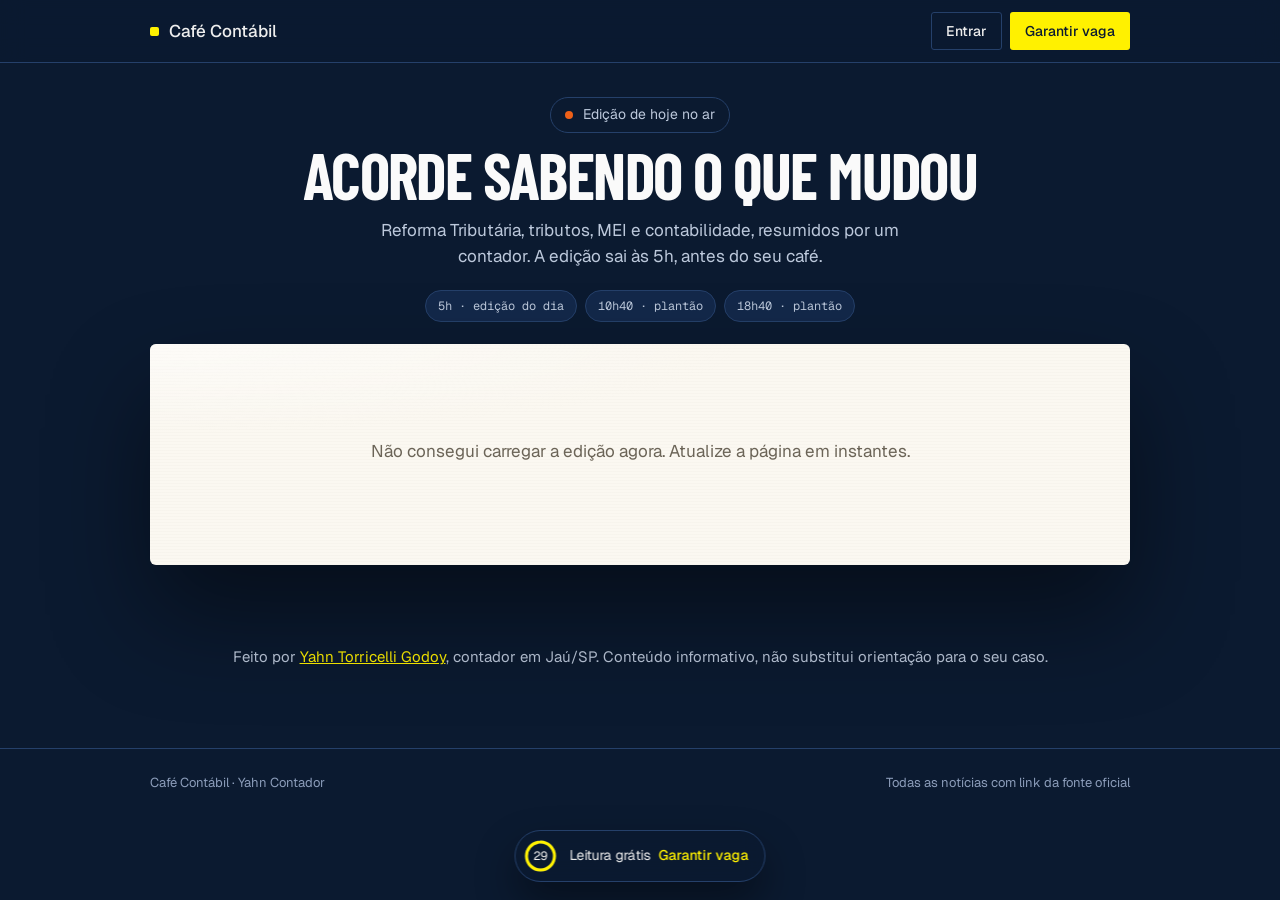
==== commit f6754090: "Café Contábil: leitura grátis de 30s ou até passar da primeira notícia Co-Authored-By: Claude Opus 5" ====
--- a/cafe/index.html
+++ b/cafe/index.html
@@ -214,7 +214,7 @@
 
 <footer><div class="wrap"><span>Café Contábil · Yahn Contador</span><span>Todas as notícias com link da fonte oficial</span></div></footer>
 
-<div class="timer" id="timer" aria-live="polite"><span class="ring"><svg viewBox="0 0 34 34"><circle class="bg" cx="17" cy="17" r="14"/><circle class="fg" id="ringfg" cx="17" cy="17" r="14" stroke-dasharray="87.96" stroke-dashoffset="0"/></svg><b id="secs">15</b></span><span>Leitura grátis <a href="#" data-open="join">Garantir vaga</a></span></div>
+<div class="timer" id="timer" aria-live="polite"><span class="ring"><svg viewBox="0 0 34 34"><circle class="bg" cx="17" cy="17" r="14"/><circle class="fg" id="ringfg" cx="17" cy="17" r="14" stroke-dasharray="87.96" stroke-dashoffset="0"/></svg><b id="secs">30</b></span><span>Leitura grátis <a href="#" data-open="join">Garantir vaga</a></span></div>
 
 <div class="gate" id="gate" role="dialog" aria-modal="true" aria-labelledby="g-t">
   <div class="card">
@@ -261,7 +261,7 @@
   const $ = s => document.querySelector(s);
   const esc = s => String(s ?? "").replace(/[&<>"']/g, c => ({ "&":"&amp;","<":"&lt;",">":"&gt;",'"':"&quot;","'":"&#39;" }[c]));
   const safeUrl = u => /^https:\/\//.test(u || "") ? u : null;
-  const FREE = 15;
+  const FREE = 30;
   const store = { get(){ try { return localStorage.getItem("cafe_id"); } catch(_) { return null; } }, set(v){ try { localStorage.setItem("cafe_id", v); } catch(_) {} }, del(){ try { localStorage.removeItem("cafe_id"); } catch(_) {} } };
   let member = false, gateTimer = null;
 
@@ -322,7 +322,20 @@
     const o = e.target.closest("[data-open]"); if (o) { e.preventDefault(); openGate(o.dataset.open); return; }
     const t = e.target.closest("[data-tab]"); if (t) setTab(t.dataset.tab);
   });
+  function watchScroll(){
+    const arts = [...document.querySelectorAll(".items article")];
+    let target = document.querySelector(".below");
+    if (arts.length > 1 && arts[1].getBoundingClientRect().top > arts[0].getBoundingClientRect().top + 10) target = arts[1];
+    if (!target) return;
+    const check = () => {
+      if (member) { removeEventListener("scroll", check); return; }
+      const nearEnd = scrollY + innerHeight >= document.documentElement.scrollHeight - 40;
+      if (target.getBoundingClientRect().top < innerHeight * .25 || nearEnd) { removeEventListener("scroll", check); openGate("join"); }
+    };
+    addEventListener("scroll", check, { passive: true });
+  }
   function startClock(){
+    watchScroll();
     let left = FREE; const fg = $("#ringfg"), C = 87.96;
     $("#timer").classList.add("on");
     gateTimer = setInterval(() => {
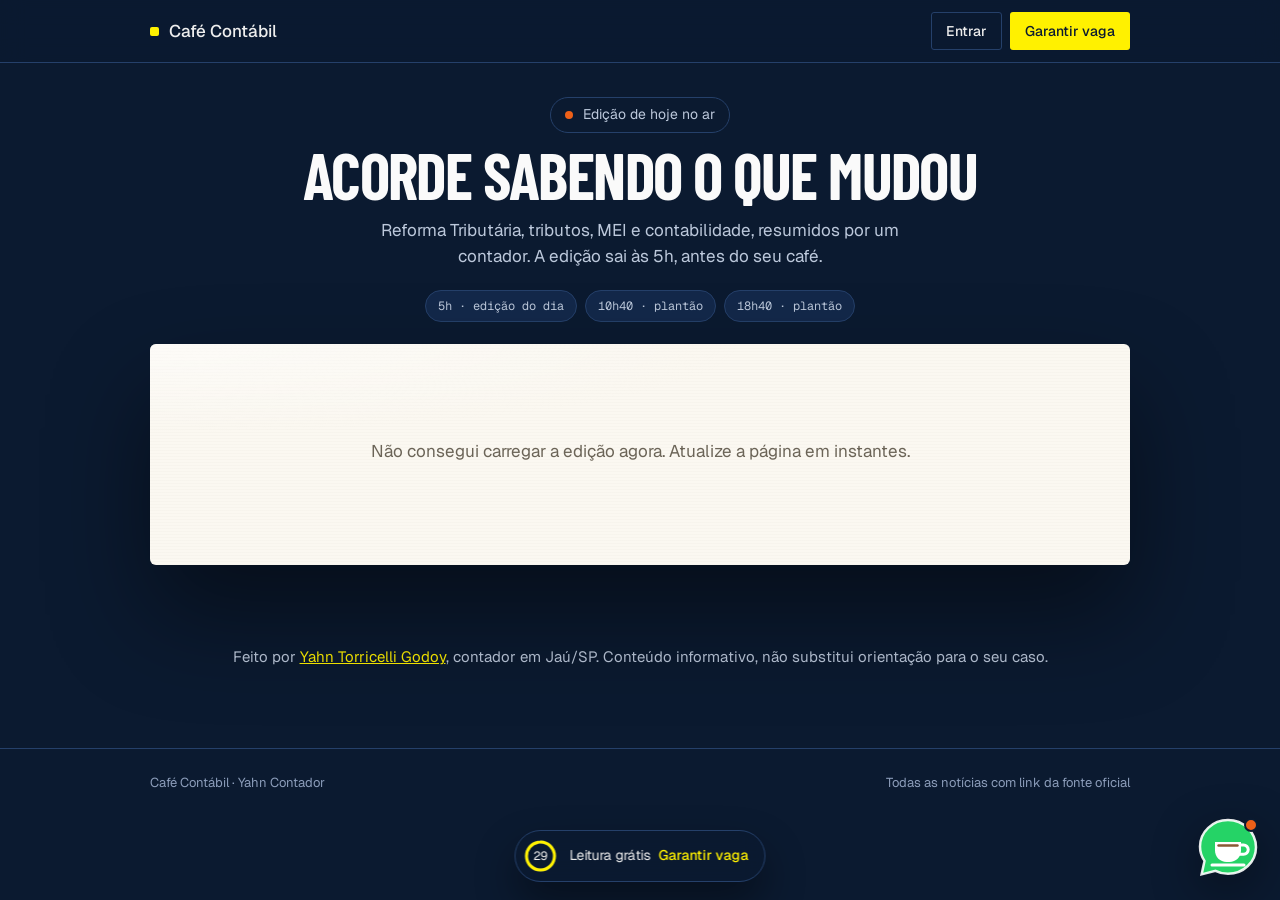
==== commit dcd66e94: "Café Contábil: botão de WhatsApp com xícara de café no canto Co-Authored-By: Claude Opus 5.5 <norepl" ====
--- a/cafe/index.html
+++ b/cafe/index.html
@@ -161,6 +161,21 @@
 footer{border-top:1px solid var(--stroke);padding:24px 0 90px;font-size:13px;color:var(--muted)}
 footer .wrap{display:flex;justify-content:space-between;gap:12px;flex-wrap:wrap}
 
+
+/* botão do WhatsApp com xícara */
+.wa{position:fixed;right:20px;bottom:20px;z-index:45;display:flex;align-items:center;gap:10px;text-decoration:none}
+.wa .bub{position:relative;width:64px;height:64px;filter:drop-shadow(0 14px 24px rgba(0,0,0,.4));transition:transform .3s var(--spring)}
+.wa:hover .bub{transform:scale(1.07) rotate(-4deg)}
+.wa svg{width:64px;height:64px;overflow:visible}
+.wa .steam path{fill:none;stroke:#fff;stroke-width:2.2;stroke-linecap:round;opacity:0;animation:steam 2.8s ease-in-out infinite}
+.wa .steam path:nth-child(2){animation-delay:.9s}
+.wa .steam path:nth-child(3){animation-delay:1.8s}
+@keyframes steam{0%{opacity:0;transform:translateY(4px)}30%{opacity:.95}100%{opacity:0;transform:translateY(-9px)}}
+.wa .tip{order:-1;background:var(--chalk);color:var(--ink);font-size:14px;font-weight:500;padding:9px 13px;border-radius:12px 12px 4px 12px;box-shadow:0 12px 30px rgba(0,0,0,.3);white-space:nowrap;opacity:0;transform:translateX(8px);transition:opacity .3s var(--ease),transform .3s var(--ease);pointer-events:none}
+.wa:hover .tip,.wa.hi .tip{opacity:1;transform:none}
+.wa .dot{position:absolute;right:2px;top:2px;width:14px;height:14px;border-radius:50%;background:var(--orange);border:2px solid var(--canvas)}
+@media (max-width:480px){.wa{right:14px;bottom:84px}.wa .bub,.wa svg{width:56px;height:56px}}
+
 @media (max-width:820px){
   .paper{padding:30px 22px 28px}
   .lead{grid-template-columns:1fr;gap:16px}
@@ -216,6 +231,21 @@
 
 <div class="timer" id="timer" aria-live="polite"><span class="ring"><svg viewBox="0 0 34 34"><circle class="bg" cx="17" cy="17" r="14"/><circle class="fg" id="ringfg" cx="17" cy="17" r="14" stroke-dasharray="87.96" stroke-dashoffset="0"/></svg><b id="secs">30</b></span><span>Leitura grátis <a href="#" data-open="join">Garantir vaga</a></span></div>
 
+<a class="wa" id="wa" href="https://wa.me/5514991696399?text=Ol%C3%A1%2C%20Yahn%21%20Vim%20pelo%20Caf%C3%A9%20Cont%C3%A1bil%20e%20queria%20tirar%20uma%20d%C3%BAvida." target="_blank" rel="noopener" aria-label="Falar com o Yahn no WhatsApp">
+  <span class="tip">Dúvida? Fala comigo</span>
+  <span class="bub">
+    <svg viewBox="0 0 64 64" aria-hidden="true">
+      <path d="M32 4C16.5 4 4 15.9 4 30.6c0 5.3 1.6 10.2 4.5 14.3L5.6 58.4l13.9-3.6c3.8 2 8.1 3 12.5 3 15.5 0 28-11.9 28-26.6S47.5 4 32 4z" fill="#25D366"/>
+      <path d="M32 4C16.5 4 4 15.9 4 30.6c0 5.3 1.6 10.2 4.5 14.3L5.6 58.4l13.9-3.6c3.8 2 8.1 3 12.5 3 15.5 0 28-11.9 28-26.6S47.5 4 32 4z" fill="none" stroke="#fff" stroke-opacity=".9" stroke-width="2.5"/>
+      <g class="steam"><path d="M25 21c-2-2.2 2-3.6 0-6"/><path d="M31.5 20c-2-2.2 2-3.6 0-6"/><path d="M38 21c-2-2.2 2-3.6 0-6"/></g>
+      <path d="M19 26h26v8.5c0 6.4-5.1 11.5-11.5 11.5h-3C24.1 46 19 40.9 19 34.5z" fill="#fff"/>
+      <path d="M45 29h2.6a4.6 4.6 0 0 1 0 9.2H44" fill="none" stroke="#fff" stroke-width="3" stroke-linecap="round"/>
+      <path d="M16 49h32" stroke="#fff" stroke-width="3" stroke-linecap="round"/>
+      <path d="M22.5 29.5h19" stroke="#8a5a35" stroke-width="2.4" stroke-linecap="round"/>
+    </svg>
+    <span class="dot"></span>
+  </span>
+</a>
 <div class="gate" id="gate" role="dialog" aria-modal="true" aria-labelledby="g-t">
   <div class="card">
     <span class="k">Café Contábil · vagas de fundador</span>
@@ -391,6 +421,7 @@
     finally { go.disabled = false; }
   });
 
+  setTimeout(() => { const w = document.getElementById("wa"); w.classList.add("hi"); setTimeout(() => w.classList.remove("hi"), 4000); }, 6000);
   (async () => {
     rpc("cafe_vagas").then(paintSeats).catch(() => {});
     try { const d = await rpc("cafe_hoje"); renderEdition(d.edicao, d.plantoes); }
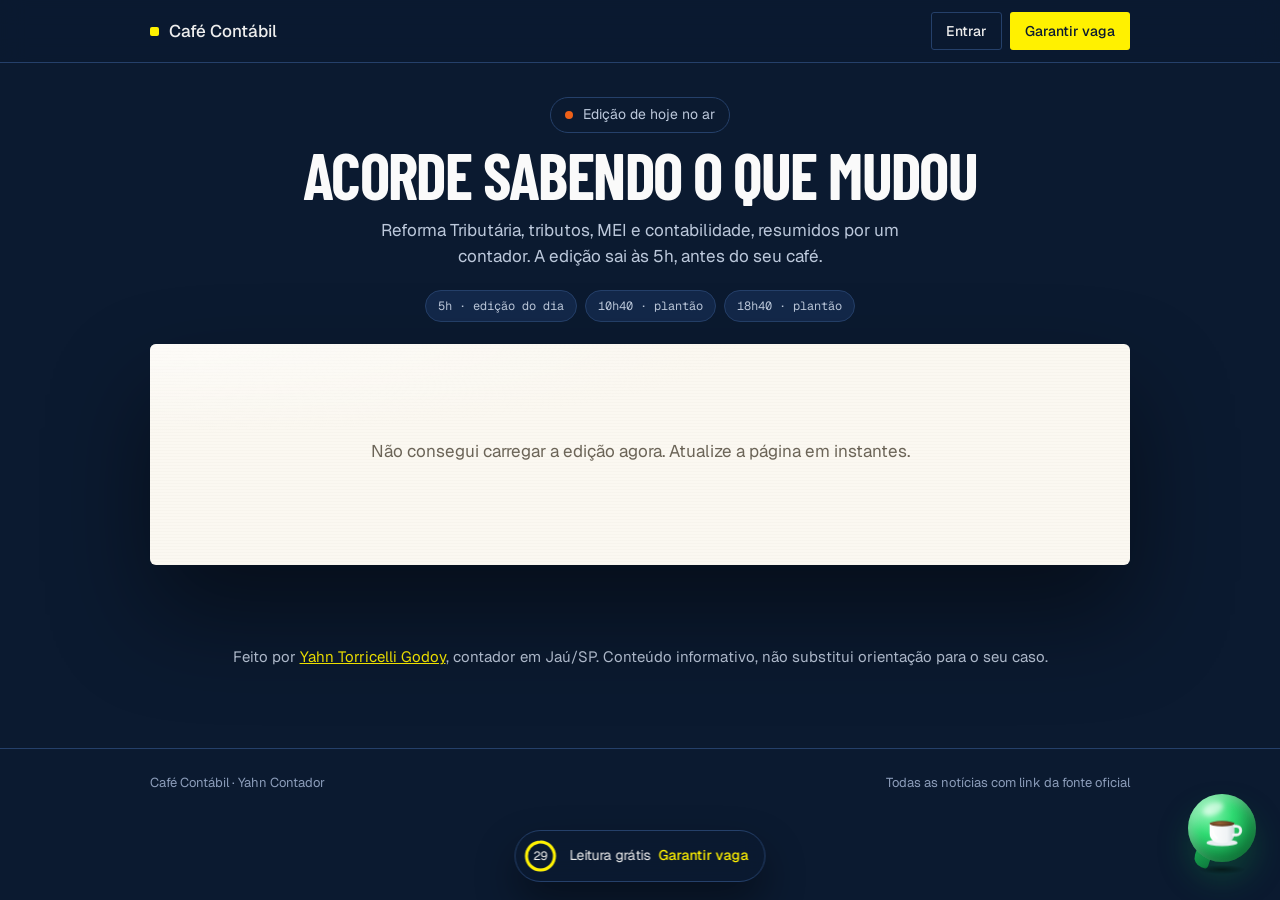
==== commit 20f9a4e7: "Café Contábil: botão de WhatsApp em 3D flutuante com xícara e fumaça Co-Authored-By: Claude Opus 5.5" ====
--- a/cafe/index.html
+++ b/cafe/index.html
@@ -162,19 +162,30 @@
 footer .wrap{display:flex;justify-content:space-between;gap:12px;flex-wrap:wrap}
 
 
-/* botão do WhatsApp com xícara */
-.wa{position:fixed;right:20px;bottom:20px;z-index:45;display:flex;align-items:center;gap:10px;text-decoration:none}
-.wa .bub{position:relative;width:64px;height:64px;filter:drop-shadow(0 14px 24px rgba(0,0,0,.4));transition:transform .3s var(--spring)}
-.wa:hover .bub{transform:scale(1.07) rotate(-4deg)}
-.wa svg{width:64px;height:64px;overflow:visible}
-.wa .steam path{fill:none;stroke:#fff;stroke-width:2.2;stroke-linecap:round;opacity:0;animation:steam 2.8s ease-in-out infinite}
-.wa .steam path:nth-child(2){animation-delay:.9s}
-.wa .steam path:nth-child(3){animation-delay:1.8s}
-@keyframes steam{0%{opacity:0;transform:translateY(4px)}30%{opacity:.95}100%{opacity:0;transform:translateY(-9px)}}
-.wa .tip{order:-1;background:var(--chalk);color:var(--ink);font-size:14px;font-weight:500;padding:9px 13px;border-radius:12px 12px 4px 12px;box-shadow:0 12px 30px rgba(0,0,0,.3);white-space:nowrap;opacity:0;transform:translateX(8px);transition:opacity .3s var(--ease),transform .3s var(--ease);pointer-events:none}
-.wa:hover .tip,.wa.hi .tip{opacity:1;transform:none}
-.wa .dot{position:absolute;right:2px;top:2px;width:14px;height:14px;border-radius:50%;background:var(--orange);border:2px solid var(--canvas)}
-@media (max-width:480px){.wa{right:14px;bottom:84px}.wa .bub,.wa svg{width:56px;height:56px}}
+/* botão do WhatsApp: xícara 3D flutuante */
+.wa{position:fixed;right:24px;bottom:26px;z-index:45;display:flex;align-items:center;gap:12px;text-decoration:none;-webkit-tap-highlight-color:transparent}
+.wa .stage{display:block;position:relative;width:68px;height:80px;perspective:420px}
+.wa .float{position:absolute;left:0;top:0;width:68px;height:68px;animation:waFloat 3.6s ease-in-out infinite;transform-style:preserve-3d}
+.wa .tilt{display:block;position:relative;width:100%;height:100%;transform-style:preserve-3d;will-change:transform;backface-visibility:hidden;transition:transform .25s var(--ease)}
+.wa .orb{position:absolute;inset:0;border-radius:50%;background:radial-gradient(circle at 32% 26%,#8BF7B4 0%,#2FDB72 34%,#1DB45A 62%,#0E7A3D 100%);box-shadow:inset -7px -9px 16px rgba(0,40,15,.35),inset 5px 6px 12px rgba(255,255,255,.35),0 18px 30px rgba(14,122,61,.35)}
+.wa .orb::before{content:"";position:absolute;left:14px;top:9px;width:22px;height:12px;border-radius:50%;background:rgba(255,255,255,.55);filter:blur(2px);transform:rotate(-22deg)}
+.wa .orb::after{content:"";position:absolute;left:6px;bottom:-5px;width:16px;height:16px;border-radius:3px 3px 3px 10px;background:linear-gradient(135deg,#1DB45A,#0E7A3D);transform:rotate(18deg);z-index:-1}
+.wa .cup{display:block;position:absolute;inset:0;transform:translateZ(14px)}
+.wa .cup svg{width:68px;height:68px;overflow:visible}
+.wa .steam path{fill:none;stroke:#fff;stroke-width:2.4;stroke-linecap:round;stroke-dasharray:14;stroke-dashoffset:14;opacity:0;filter:blur(.3px);animation:waSteam 2.6s ease-in-out infinite}
+.wa .steam path:nth-child(2){animation-delay:.85s}
+.wa .steam path:nth-child(3){animation-delay:1.7s}
+.wa .shadow{position:absolute;left:50%;bottom:0;width:46px;height:9px;margin-left:-23px;border-radius:50%;background:radial-gradient(closest-side,rgba(0,0,0,.45),transparent);animation:waShadow 3.6s ease-in-out infinite}
+.wa .ring{position:absolute;left:0;top:0;width:68px;height:68px;border-radius:50%;border:2px solid #2FDB72;opacity:0;animation:waRing 4.5s var(--ease) infinite 1.5s}
+.wa .tip{background:var(--chalk);color:var(--ink);font-size:13.5px;font-weight:500;padding:8px 12px;border-radius:999px;box-shadow:0 10px 24px rgba(0,0,0,.28);white-space:nowrap;opacity:0;transform:translateX(10px) scale(.96);transition:opacity .3s var(--ease),transform .3s var(--ease);pointer-events:none;margin-bottom:12px}
+.wa:hover .tip,.wa:focus-visible .tip,.wa.hi .tip{opacity:1;transform:none}
+.wa:active .tilt{transform:scale(.92)!important}
+@keyframes waFloat{0%,100%{transform:translateY(0) rotate(-3deg)}50%{transform:translateY(-9px) rotate(3deg)}}
+@keyframes waShadow{0%,100%{transform:scale(1);opacity:.9}50%{transform:scale(.72);opacity:.5}}
+@keyframes waSteam{0%{opacity:0;stroke-dashoffset:14;transform:translateY(3px)}25%{opacity:1}70%{opacity:.85;stroke-dashoffset:0}100%{opacity:0;stroke-dashoffset:-14;transform:translateY(-8px)}}
+@keyframes waRing{0%{opacity:.7;transform:scale(1)}60%,100%{opacity:0;transform:scale(1.55)}}
+@media (max-width:480px){.wa{right:14px;bottom:86px}.wa .tip{display:none}}
+@media (prefers-reduced-motion:reduce){.wa .float,.wa .shadow,.wa .ring,.wa .steam path{animation:none}.wa .steam path{opacity:.8;stroke-dashoffset:0}}
 
 @media (max-width:820px){
   .paper{padding:30px 22px 28px}
@@ -232,18 +243,25 @@
 <div class="timer" id="timer" aria-live="polite"><span class="ring"><svg viewBox="0 0 34 34"><circle class="bg" cx="17" cy="17" r="14"/><circle class="fg" id="ringfg" cx="17" cy="17" r="14" stroke-dasharray="87.96" stroke-dashoffset="0"/></svg><b id="secs">30</b></span><span>Leitura grátis <a href="#" data-open="join">Garantir vaga</a></span></div>
 
 <a class="wa" id="wa" href="https://wa.me/5514991696399?text=Ol%C3%A1%2C%20Yahn%21%20Vim%20pelo%20Caf%C3%A9%20Cont%C3%A1bil%20e%20queria%20tirar%20uma%20d%C3%BAvida." target="_blank" rel="noopener" aria-label="Falar com o Yahn no WhatsApp">
-  <span class="tip">Dúvida? Fala comigo</span>
-  <span class="bub">
-    <svg viewBox="0 0 64 64" aria-hidden="true">
-      <path d="M32 4C16.5 4 4 15.9 4 30.6c0 5.3 1.6 10.2 4.5 14.3L5.6 58.4l13.9-3.6c3.8 2 8.1 3 12.5 3 15.5 0 28-11.9 28-26.6S47.5 4 32 4z" fill="#25D366"/>
-      <path d="M32 4C16.5 4 4 15.9 4 30.6c0 5.3 1.6 10.2 4.5 14.3L5.6 58.4l13.9-3.6c3.8 2 8.1 3 12.5 3 15.5 0 28-11.9 28-26.6S47.5 4 32 4z" fill="none" stroke="#fff" stroke-opacity=".9" stroke-width="2.5"/>
-      <g class="steam"><path d="M25 21c-2-2.2 2-3.6 0-6"/><path d="M31.5 20c-2-2.2 2-3.6 0-6"/><path d="M38 21c-2-2.2 2-3.6 0-6"/></g>
-      <path d="M19 26h26v8.5c0 6.4-5.1 11.5-11.5 11.5h-3C24.1 46 19 40.9 19 34.5z" fill="#fff"/>
-      <path d="M45 29h2.6a4.6 4.6 0 0 1 0 9.2H44" fill="none" stroke="#fff" stroke-width="3" stroke-linecap="round"/>
-      <path d="M16 49h32" stroke="#fff" stroke-width="3" stroke-linecap="round"/>
-      <path d="M22.5 29.5h19" stroke="#8a5a35" stroke-width="2.4" stroke-linecap="round"/>
-    </svg>
-    <span class="dot"></span>
+  <span class="tip">Fale comigo</span>
+  <span class="stage">
+    <span class="ring"></span>
+    <span class="float"><span class="tilt" id="waTilt">
+      <span class="orb"></span>
+      <span class="cup"><svg viewBox="0 0 68 68" aria-hidden="true">
+        <defs>
+          <linearGradient id="waCup" x1="0" x2="1"><stop offset="0" stop-color="#ffffff"/><stop offset=".7" stop-color="#f1f4f6"/><stop offset="1" stop-color="#cfd8dd"/></linearGradient>
+          <radialGradient id="waCof" cx=".4" cy=".4" r=".7"><stop offset="0" stop-color="#9a6337"/><stop offset="1" stop-color="#4a2a14"/></radialGradient>
+        </defs>
+        <g class="steam"><path d="M28 24c-2.4-2.6 2.4-4.2 0-7"/><path d="M34.5 23c-2.4-2.6 2.4-4.2 0-7"/><path d="M41 24c-2.4-2.6 2.4-4.2 0-7"/></g>
+        <ellipse cx="34" cy="48.5" rx="15" ry="3.2" fill="#e9eef1"/>
+        <path d="M22 30h24v9.5c0 6.6-5.4 9.5-12 9.5s-12-2.9-12-9.5z" fill="url(#waCup)"/>
+        <path d="M46 32.5h1.8a4.2 4.2 0 0 1 0 8.4H45" fill="none" stroke="#f1f4f6" stroke-width="2.8" stroke-linecap="round"/>
+        <ellipse cx="34" cy="30" rx="12" ry="2.6" fill="url(#waCof)"/>
+        <path d="M24.5 33.5c.3 4 1.4 8 4.5 10.5" stroke="#fff" stroke-width="1.6" stroke-linecap="round" fill="none" opacity=".8"/>
+      </svg></span>
+    </span></span>
+    <span class="shadow"></span>
   </span>
 </a>
 <div class="gate" id="gate" role="dialog" aria-modal="true" aria-labelledby="g-t">
@@ -421,6 +439,11 @@
     finally { go.disabled = false; }
   });
 
+  (() => { const w = document.getElementById("wa"), t = document.getElementById("waTilt");
+    if (matchMedia("(hover:hover)").matches && !matchMedia("(prefers-reduced-motion: reduce)").matches) {
+      w.addEventListener("pointermove", e => { const r = w.querySelector(".stage").getBoundingClientRect(); const x = (e.clientX - r.left) / r.width - .5, y = (e.clientY - r.top) / r.height - .5; t.style.transform = `rotateY(${x * 28}deg) rotateX(${-y * 28}deg) scale(1.06)`; });
+      w.addEventListener("pointerleave", () => { t.style.transform = ""; });
+    } })();
   setTimeout(() => { const w = document.getElementById("wa"); w.classList.add("hi"); setTimeout(() => w.classList.remove("hi"), 4000); }, 6000);
   (async () => {
     rpc("cafe_vagas").then(paintSeats).catch(() => {});
